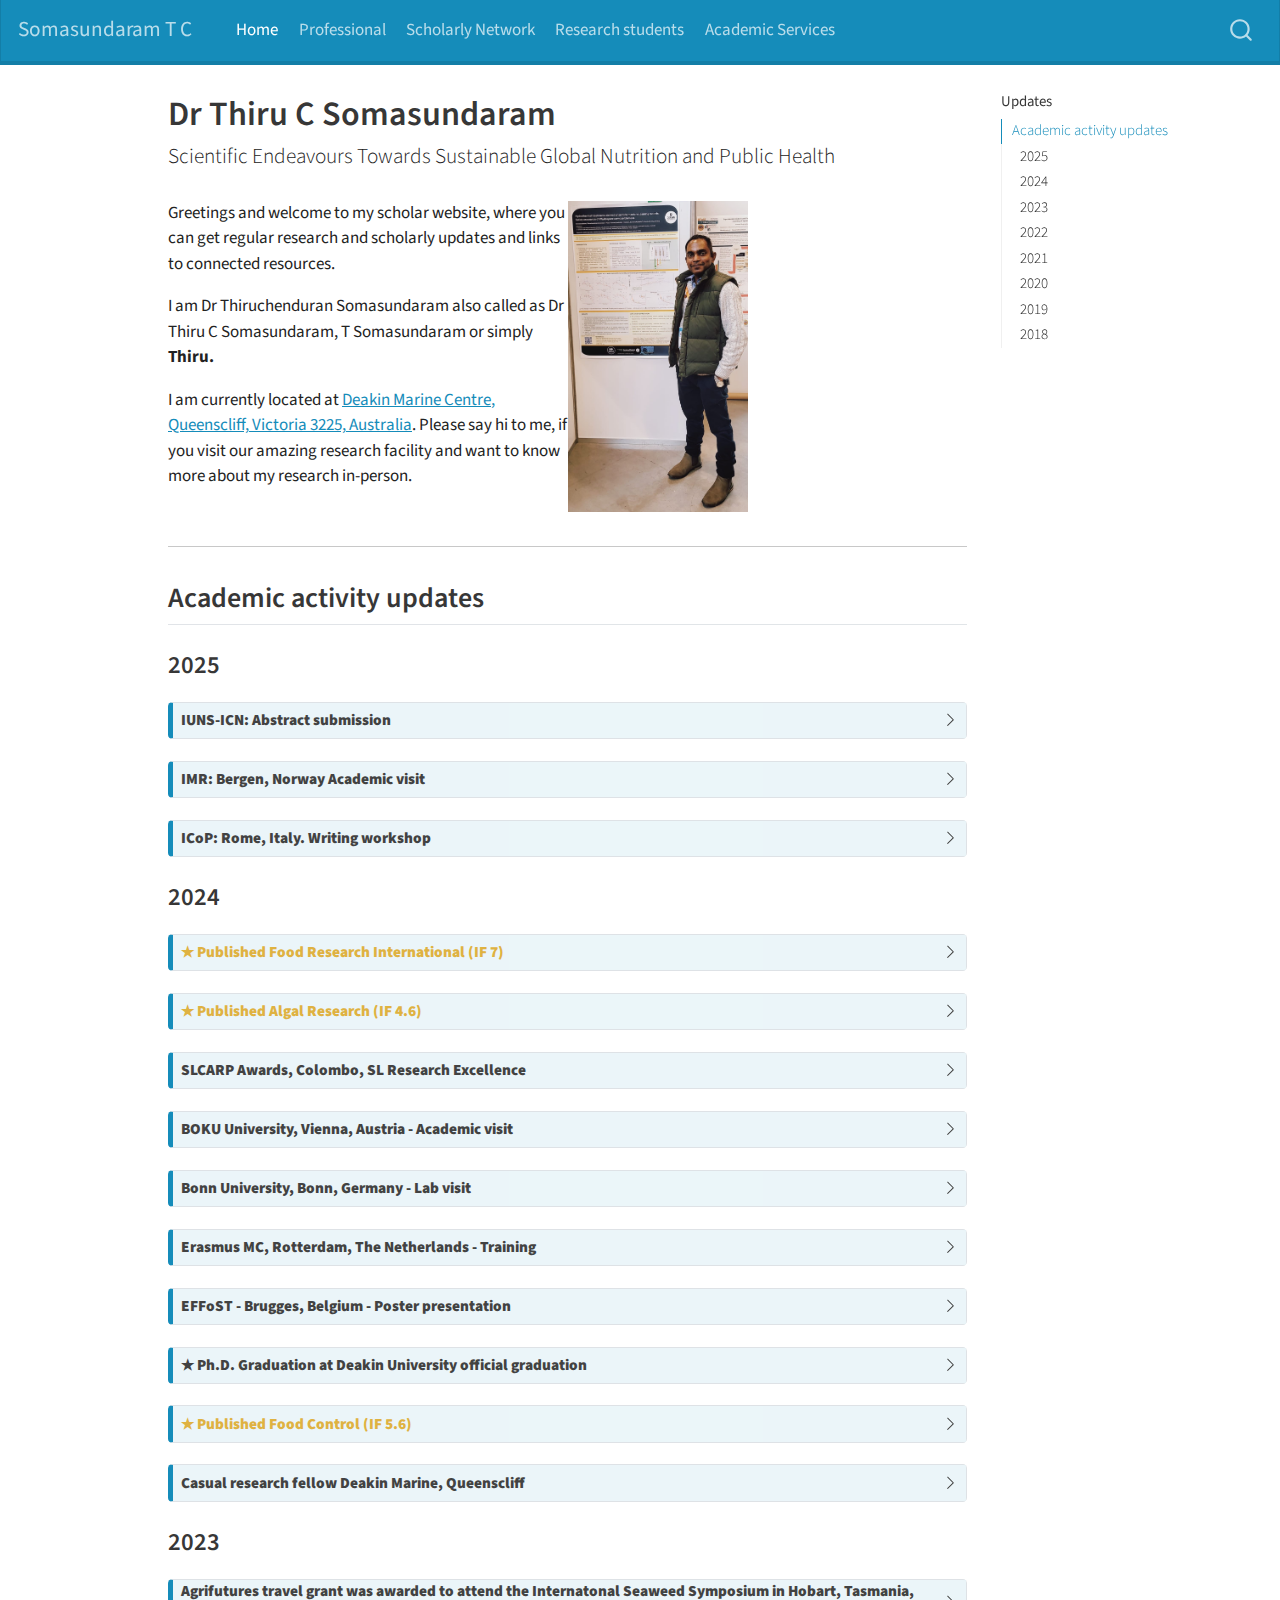
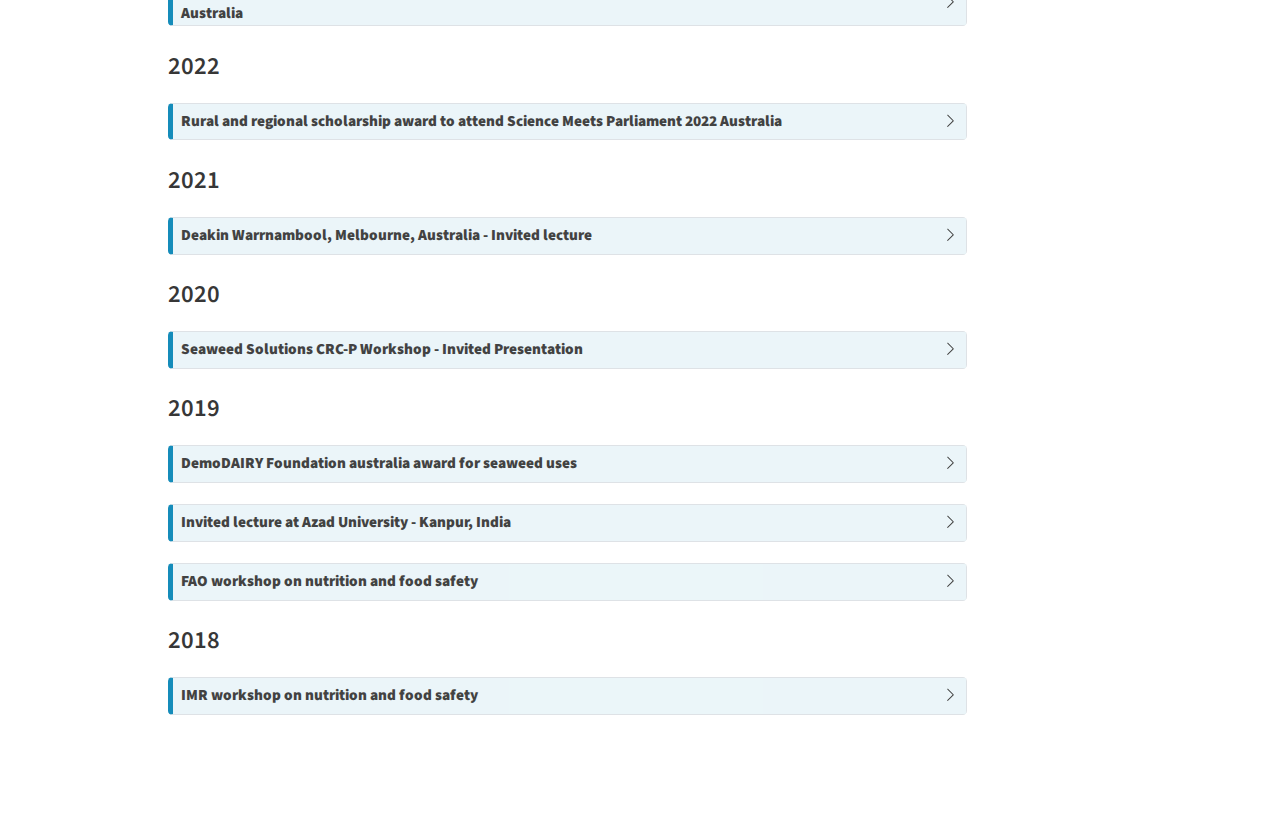
==== index.html @ d4ca1e4a "Built site for gh-pages" ====
<!DOCTYPE html>
<html xmlns="http://www.w3.org/1999/xhtml" lang="en" xml:lang="en"><head>

<meta charset="utf-8">
<meta name="generator" content="quarto-1.3.433">

<meta name="viewport" content="width=device-width, initial-scale=1.0, user-scalable=yes">


<title>Somasundaram T C - Dr Thiru C Somasundaram</title>
<style>
code{white-space: pre-wrap;}
span.smallcaps{font-variant: small-caps;}
div.columns{display: flex; gap: min(4vw, 1.5em);}
div.column{flex: auto; overflow-x: auto;}
div.hanging-indent{margin-left: 1.5em; text-indent: -1.5em;}
ul.task-list{list-style: none;}
ul.task-list li input[type="checkbox"] {
  width: 0.8em;
  margin: 0 0.8em 0.2em -1em; /* quarto-specific, see https://github.com/quarto-dev/quarto-cli/issues/4556 */ 
  vertical-align: middle;
}
</style>


<script src="site_libs/quarto-nav/quarto-nav.js"></script>
<script src="site_libs/quarto-nav/headroom.min.js"></script>
<script src="site_libs/clipboard/clipboard.min.js"></script>
<script src="site_libs/quarto-search/autocomplete.umd.js"></script>
<script src="site_libs/quarto-search/fuse.min.js"></script>
<script src="site_libs/quarto-search/quarto-search.js"></script>
<meta name="quarto:offset" content="./">
<script src="site_libs/quarto-html/quarto.js"></script>
<script src="site_libs/quarto-html/popper.min.js"></script>
<script src="site_libs/quarto-html/tippy.umd.min.js"></script>
<script src="site_libs/quarto-html/anchor.min.js"></script>
<link href="site_libs/quarto-html/tippy.css" rel="stylesheet">
<link href="site_libs/quarto-html/quarto-syntax-highlighting.css" rel="stylesheet" id="quarto-text-highlighting-styles">
<script src="site_libs/bootstrap/bootstrap.min.js"></script>
<link href="site_libs/bootstrap/bootstrap-icons.css" rel="stylesheet">
<link href="site_libs/bootstrap/bootstrap.min.css" rel="stylesheet" id="quarto-bootstrap" data-mode="light">
<script id="quarto-search-options" type="application/json">{
  "location": "navbar",
  "copy-button": false,
  "collapse-after": 3,
  "panel-placement": "end",
  "type": "overlay",
  "limit": 20,
  "language": {
    "search-no-results-text": "No results",
    "search-matching-documents-text": "matching documents",
    "search-copy-link-title": "Copy link to search",
    "search-hide-matches-text": "Hide additional matches",
    "search-more-match-text": "more match in this document",
    "search-more-matches-text": "more matches in this document",
    "search-clear-button-title": "Clear",
    "search-detached-cancel-button-title": "Cancel",
    "search-submit-button-title": "Submit",
    "search-label": "Search"
  }
}</script>


</head>

<body class="nav-fixed">

<div id="quarto-search-results"></div>
  <header id="quarto-header" class="headroom fixed-top">
    <nav class="navbar navbar-expand-lg navbar-dark ">
      <div class="navbar-container container-fluid">
      <div class="navbar-brand-container">
    <a class="navbar-brand" href="./index.html">
    <span class="navbar-title">Somasundaram T C</span>
    </a>
  </div>
            <div id="quarto-search" class="" title="Search"></div>
          <button class="navbar-toggler" type="button" data-bs-toggle="collapse" data-bs-target="#navbarCollapse" aria-controls="navbarCollapse" aria-expanded="false" aria-label="Toggle navigation" onclick="if (window.quartoToggleHeadroom) { window.quartoToggleHeadroom(); }">
  <span class="navbar-toggler-icon"></span>
</button>
          <div class="collapse navbar-collapse" id="navbarCollapse">
            <ul class="navbar-nav navbar-nav-scroll me-auto">
  <li class="nav-item">
    <a class="nav-link active" href="./index.html" rel="" target="" aria-current="page">
 <span class="menu-text">Home</span></a>
  </li>  
  <li class="nav-item">
    <a class="nav-link" href="./Professional.html" rel="" target="">
 <span class="menu-text">Professional</span></a>
  </li>  
  <li class="nav-item">
    <a class="nav-link" href="./network.html" rel="" target="">
 <span class="menu-text">Scholarly Network</span></a>
  </li>  
  <li class="nav-item">
    <a class="nav-link" href="./Students.html" rel="" target="">
 <span class="menu-text">Research students</span></a>
  </li>  
  <li class="nav-item">
    <a class="nav-link" href="./acservices.html" rel="" target="">
 <span class="menu-text">Academic Services</span></a>
  </li>  
</ul>
            <div class="quarto-navbar-tools ms-auto">
</div>
          </div> <!-- /navcollapse -->
      </div> <!-- /container-fluid -->
    </nav>
</header>
<!-- content -->
<div id="quarto-content" class="quarto-container page-columns page-rows-contents page-layout-article page-navbar">
<!-- sidebar -->
<!-- margin-sidebar -->
    <div id="quarto-margin-sidebar" class="sidebar margin-sidebar">
        <nav id="TOC" role="doc-toc" class="toc-active">
    <h2 id="toc-title">Updates</h2>
   
  <ul>
  <li><a href="#academic-activity-updates" id="toc-academic-activity-updates" class="nav-link active" data-scroll-target="#academic-activity-updates">Academic activity updates</a>
  <ul>
  <li><a href="#section" id="toc-section" class="nav-link" data-scroll-target="#section">2025</a>
  <ul class="collapse">
  <li><a href="#iuns-icn" id="toc-iuns-icn" class="nav-link" data-scroll-target="#iuns-icn"><strong>IUNS-ICN</strong></a></li>
  <li><a href="#imr-bergen-norway" id="toc-imr-bergen-norway" class="nav-link" data-scroll-target="#imr-bergen-norway"><strong>IMR: Bergen, Norway</strong></a></li>
  <li><a href="#icop-rome-italy" id="toc-icop-rome-italy" class="nav-link" data-scroll-target="#icop-rome-italy"><strong>ICoP: Rome, Italy</strong></a></li>
  </ul></li>
  <li><a href="#section-1" id="toc-section-1" class="nav-link" data-scroll-target="#section-1">2024</a>
  <ul class="collapse">
  <li><a href="#published--food-research-international-if-7" id="toc-published--food-research-international-if-7" class="nav-link" data-scroll-target="#published--food-research-international-if-7">★ <strong>Published- Food Research International (IF 7)</strong></a></li>
  <li><a href="#published--algal-research-if-4.6" id="toc-published--algal-research-if-4.6" class="nav-link" data-scroll-target="#published--algal-research-if-4.6">★ <strong>Published- Algal Research (IF 4.6)</strong></a></li>
  <li><a href="#slcarp-awards-colombo" id="toc-slcarp-awards-colombo" class="nav-link" data-scroll-target="#slcarp-awards-colombo"><strong>SLCARP Awards, Colombo</strong></a></li>
  <li><a href="#boku-university-vienna-austria" id="toc-boku-university-vienna-austria" class="nav-link" data-scroll-target="#boku-university-vienna-austria"><strong>BOKU University, Vienna, Austria</strong></a></li>
  <li><a href="#bonn-university-bonn-germany" id="toc-bonn-university-bonn-germany" class="nav-link" data-scroll-target="#bonn-university-bonn-germany"><strong>Bonn University, Bonn, Germany</strong></a></li>
  <li><a href="#erasmus-mc-rotterdam-the-netherlands" id="toc-erasmus-mc-rotterdam-the-netherlands" class="nav-link" data-scroll-target="#erasmus-mc-rotterdam-the-netherlands"><strong>Erasmus MC, Rotterdam, The Netherlands</strong></a></li>
  <li><a href="#effost---brugges-belgium" id="toc-effost---brugges-belgium" class="nav-link" data-scroll-target="#effost---brugges-belgium"><strong>EFFoST - Brugges, Belgium</strong></a></li>
  <li><a href="#ph.d.-graduation-at-deakin" id="toc-ph.d.-graduation-at-deakin" class="nav-link" data-scroll-target="#ph.d.-graduation-at-deakin">★ <strong>Ph.D.&nbsp;Graduation at Deakin</strong></a></li>
  <li><a href="#published--food-control-if-5.6" id="toc-published--food-control-if-5.6" class="nav-link" data-scroll-target="#published--food-control-if-5.6">★ <strong>Published- Food Control (IF 5.6)</strong></a></li>
  <li><a href="#casual-research-fellow" id="toc-casual-research-fellow" class="nav-link" data-scroll-target="#casual-research-fellow"><strong>Casual research fellow</strong></a></li>
  </ul></li>
  <li><a href="#section-2" id="toc-section-2" class="nav-link" data-scroll-target="#section-2">2023</a>
  <ul class="collapse">
  <li><a href="#agrifutures-travel-grant-to-attend-iss2023" id="toc-agrifutures-travel-grant-to-attend-iss2023" class="nav-link" data-scroll-target="#agrifutures-travel-grant-to-attend-iss2023"><strong>Agrifutures Travel grant to attend ISS2023</strong></a></li>
  </ul></li>
  <li><a href="#section-3" id="toc-section-3" class="nav-link" data-scroll-target="#section-3">2022</a>
  <ul class="collapse">
  <li><a href="#rural-and-regional-scholarship-award-smp2022-aus" id="toc-rural-and-regional-scholarship-award-smp2022-aus" class="nav-link" data-scroll-target="#rural-and-regional-scholarship-award-smp2022-aus"><strong>Rural and regional scholarship award SMP2022 AUS</strong></a></li>
  </ul></li>
  <li><a href="#section-4" id="toc-section-4" class="nav-link" data-scroll-target="#section-4">2021</a>
  <ul class="collapse">
  <li><a href="#deakin-warrnambool-melbourne-australia" id="toc-deakin-warrnambool-melbourne-australia" class="nav-link" data-scroll-target="#deakin-warrnambool-melbourne-australia"><strong>Deakin Warrnambool, Melbourne, Australia</strong></a></li>
  </ul></li>
  <li><a href="#section-5" id="toc-section-5" class="nav-link" data-scroll-target="#section-5">2020</a>
  <ul class="collapse">
  <li><a href="#seaweed-solutions-workshop-hobart-tasmania" id="toc-seaweed-solutions-workshop-hobart-tasmania" class="nav-link" data-scroll-target="#seaweed-solutions-workshop-hobart-tasmania"><strong>Seaweed Solutions Workshop, Hobart, Tasmania </strong></a></li>
  </ul></li>
  <li><a href="#section-6" id="toc-section-6" class="nav-link" data-scroll-target="#section-6">2019</a>
  <ul class="collapse">
  <li><a href="#demodairy-foundation-scholarship" id="toc-demodairy-foundation-scholarship" class="nav-link" data-scroll-target="#demodairy-foundation-scholarship"><strong>DemoDAIRY Foundation scholarship</strong></a></li>
  <li><a href="#invited-lecture-kanpur" id="toc-invited-lecture-kanpur" class="nav-link" data-scroll-target="#invited-lecture-kanpur"><strong>Invited lecture, Kanpur</strong></a></li>
  <li><a href="#fao-workshop-rome" id="toc-fao-workshop-rome" class="nav-link" data-scroll-target="#fao-workshop-rome"><strong>FAO Workshop, Rome</strong></a></li>
  </ul></li>
  <li><a href="#section-7" id="toc-section-7" class="nav-link" data-scroll-target="#section-7">2018</a>
  <ul class="collapse">
  <li><a href="#imr-workshop-bergen" id="toc-imr-workshop-bergen" class="nav-link" data-scroll-target="#imr-workshop-bergen"><strong>IMR Workshop, Bergen</strong></a></li>
  </ul></li>
  </ul></li>
  </ul>
</nav>
    </div>
<!-- main -->
<main class="content" id="quarto-document-content">

<header id="title-block-header" class="quarto-title-block default">
<div class="quarto-title">
<h1 class="title">Dr Thiru C Somasundaram</h1>
<p class="subtitle lead">Scientific Endeavours Towards Sustainable Global Nutrition and Public Health</p>
</div>



<div class="quarto-title-meta">

    
  
    
  </div>
  

</header>

<div class="columns">
<div class="column" style="width:50%;">
<p>Greetings and welcome to my scholar website, where you can get regular research and scholarly updates and links to connected resources.</p>
<p>I am Dr Thiruchenduran Somasundaram also called as Dr Thiru C Somasundaram, T Somasundaram or simply <strong>Thiru.</strong></p>
<p>I am currently located at <a href="https://www.google.com/maps/place/Queenscliff+Marine+Research+Station/data=!4m2!3m1!1s0x0:0x14afe0865dac565?sa=X&amp;ved=1t:2428&amp;ictx=111" title="https://www.google.com/maps/place/Queenscliff+Marine+Research+Station/data=!4m2!3m1!1s0x0:0x14afe0865dac565?sa=X&amp;ved=1t:2428&amp;ictx=111">Deakin Marine Centre, Queenscliff, Victoria 3225, Australia</a>. Please say hi to me, if you visit our amazing research facility and want to know more about my research in-person.</p>
</div><div class="column" style="width:50%;">
<p><img src="images/Thiru_first_page.jpeg" class="img-fluid" width="180"></p>
</div>
</div>
<hr>
<section id="academic-activity-updates" class="level2">
<h2 class="anchored" data-anchor-id="academic-activity-updates">Academic activity updates</h2>
<section id="section" class="level3">
<h3 class="anchored" data-anchor-id="section">2025</h3>
<section id="iuns-icn" class="level4 hidden-header">
<h4 class="hidden-header anchored" data-anchor-id="iuns-icn"><strong>IUNS-ICN</strong></h4>
<div class="callout callout-style-default callout-note no-icon callout-titled">
<div class="callout-header d-flex align-content-center" data-bs-toggle="collapse" data-bs-target=".callout-1-contents" aria-controls="callout-1" aria-expanded="false" aria-label="Toggle callout">
<div class="callout-icon-container">
<i class="callout-icon no-icon"></i>
</div>
<div class="callout-title-container flex-fill">
<strong>IUNS-ICN: Abstract submission</strong>
</div>
<div class="callout-btn-toggle d-inline-block border-0 py-1 ps-1 pe-0 float-end"><i class="callout-toggle"></i></div>
</div>
<div id="callout-1" class="callout-1-contents callout-collapse collapse">
<div class="callout-body-container callout-body">
<p>Abstract submitted to the International Congress of Nutrition of International Union of Nutritional Sciences, France August 2025.</p>
<p>Title: Expert guidelines on improving the quality of published aquatic food nutrient composition data for their inclusion in FCTs, FCDs, and evidenced based nutritional plans, policies and programmes.</p>
<p>Authors: Thiruchenduran Somasundaram<sup>1</sup>; Rita Hannisdal<sup>2</sup>; Siân Astley<sup>3</sup>; Hettie Schönfeldt<sup>4</sup>; Ananthan Rajendran<sup>5</sup>; Doris Rittenschober<sup>6</sup>; Fernanda Grande<sup>6</sup>; Sitilitha Masangwi<sup>7</sup>; Kendra Byrd<sup>8</sup>; Christina Hicks<sup>9</sup>; Marian Kjellevold<sup>10</sup>; International Community Of Practice On Nutrient Composition Of Aquatic Foods<sup>11</sup></p>
</div>
</div>
</div>
</section>
<section id="imr-bergen-norway" class="level4 hidden-header">
<h4 class="hidden-header anchored" data-anchor-id="imr-bergen-norway"><strong>IMR: Bergen, Norway</strong></h4>
<div class="callout callout-style-default callout-note no-icon callout-titled">
<div class="callout-header d-flex align-content-center" data-bs-toggle="collapse" data-bs-target=".callout-2-contents" aria-controls="callout-2" aria-expanded="false" aria-label="Toggle callout">
<div class="callout-icon-container">
<i class="callout-icon no-icon"></i>
</div>
<div class="callout-title-container flex-fill">
<strong>IMR: Bergen, Norway Academic visit</strong>
</div>
<div class="callout-btn-toggle d-inline-block border-0 py-1 ps-1 pe-0 float-end"><i class="callout-toggle"></i></div>
</div>
<div id="callout-2" class="callout-2-contents callout-collapse collapse">
<div class="callout-body-container callout-body">
<p>A brainstorming collaborative activity was carried out at Institute of Marine Research, Bergen from the 20<sup>th</sup> - 24<sup>th</sup> January, 2025 for the preparation of best practice checklist and guidance for producing aquatic food nutrient composition data. The activity was carried out between Dr.&nbsp;T C Somasundaram, <a href="https://www.hi.no/hi/om-oss/ansatte/marian-kjellevold">Professor M Kjellevold</a>, and <a href="https://www.hi.no/en/hi/about-us/employees/rita-hannisdal">Dr R Hannisdal</a></p>
</div>
</div>
</div>
</section>
<section id="icop-rome-italy" class="level4 hidden-header">
<h4 class="hidden-header anchored" data-anchor-id="icop-rome-italy"><strong>ICoP: Rome, Italy</strong></h4>
<div class="callout callout-style-default callout-note no-icon callout-titled">
<div class="callout-header d-flex align-content-center" data-bs-toggle="collapse" data-bs-target=".callout-3-contents" aria-controls="callout-3" aria-expanded="false" aria-label="Toggle callout">
<div class="callout-icon-container">
<i class="callout-icon no-icon"></i>
</div>
<div class="callout-title-container flex-fill">
<strong>ICoP: Rome, Italy. Writing workshop</strong>
</div>
<div class="callout-btn-toggle d-inline-block border-0 py-1 ps-1 pe-0 float-end"><i class="callout-toggle"></i></div>
</div>
<div id="callout-3" class="callout-3-contents callout-collapse collapse">
<div class="callout-body-container callout-body">
<p>A collaborative manuscript drafting <a href="https://drthirucsomasundaram.github.io/AFCoPWW/Author_profiles.html">workshop</a> with the aquatic food composition database experts from America, Australia, Belgium, France, Ghana, India, Italy, Malawi, South Africa, Spain, and United Kingdom. This writing workshop lasted for four days from the 14<sup>th</sup> - 17<sup>th</sup> January. The sessions resulted in three draft future focused manuscripts.</p>
</div>
</div>
</div>
</section>
</section>
<section id="section-1" class="level3">
<h3 class="anchored" data-anchor-id="section-1">2024</h3>
<section id="published--food-research-international-if-7" class="level4 hidden-header">
<h4 class="hidden-header anchored" data-anchor-id="published--food-research-international-if-7">★ <strong>Published- Food Research International (IF 7)</strong></h4>
<div class="callout callout-style-default callout-note no-icon callout-titled">
<div class="callout-header d-flex align-content-center" data-bs-toggle="collapse" data-bs-target=".callout-4-contents" aria-controls="callout-4" aria-expanded="false" aria-label="Toggle callout">
<div class="callout-icon-container">
<i class="callout-icon no-icon"></i>
</div>
<div class="callout-title-container flex-fill">
<span style="color: goldenrod;"> ★ <strong>Published Food Research International (IF 7)</strong> </span>
</div>
<div class="callout-btn-toggle d-inline-block border-0 py-1 ps-1 pe-0 float-end"><i class="callout-toggle"></i></div>
</div>
<div id="callout-4" class="callout-4-contents callout-collapse collapse">
<div class="callout-body-container callout-body">
<p>The third paper from my Ph.D.&nbsp;thesis was published in the <a href="https://doi.org/10.1016/j.foodres.2024.115554">Food Research Interantional</a>, an Elsevier journal. The paper titled Nutrient based classification of <em>Phyllospora comosa</em> biomasses using machine learning algorithms: Towards sustainable valorisation was co-authroed with <a href="https://scholar.google.com.au/citations?user=FD4ns90AAAAJ&amp;hl=en">Tom Mock</a>, <a href="https://scholar.google.com.au/citations?user=sv0TKUsAAAAJ&amp;hl=en">Damien Callahan</a> and <a href="https://scholar.google.com.au/citations?hl=en&amp;user=ZCBZ13IAAAAJ">David Francis</a> of Deakin University</p>
</div>
</div>
</div>
</section>
<section id="published--algal-research-if-4.6" class="level4 hidden-header">
<h4 class="hidden-header anchored" data-anchor-id="published--algal-research-if-4.6">★ <strong>Published- Algal Research (IF 4.6)</strong></h4>
<div class="callout callout-style-default callout-note no-icon callout-titled">
<div class="callout-header d-flex align-content-center" data-bs-toggle="collapse" data-bs-target=".callout-5-contents" aria-controls="callout-5" aria-expanded="false" aria-label="Toggle callout">
<div class="callout-icon-container">
<i class="callout-icon no-icon"></i>
</div>
<div class="callout-title-container flex-fill">
<span style="color: goldenrod;"> ★ <strong>Published Algal Research (IF 4.6)</strong> </span>
</div>
<div class="callout-btn-toggle d-inline-block border-0 py-1 ps-1 pe-0 float-end"><i class="callout-toggle"></i></div>
</div>
<div id="callout-5" class="callout-5-contents callout-collapse collapse">
<div class="callout-body-container callout-body">
<p>The second paper from my Ph.D.&nbsp;thesis was published in the <a href="https://doi.org/10.1016/j.algal.2024.103845">Algal Research</a>, an Elsevier journal. The paper titled Solid-state anaerobic fermentation of crayweed (<em>Phyllospora comosa</em>) biomass for nutrient stabilisation was co-authroed by <a href="https://scholar.google.com.au/citations?user=FD4ns90AAAAJ&amp;hl=en">Tom Mock</a>, <a href="https://scholar.google.com.au/citations?user=sv0TKUsAAAAJ&amp;hl=en">Damien Callahan</a> and <a href="https://scholar.google.com.au/citations?hl=en&amp;user=ZCBZ13IAAAAJ">David Francis</a> of Deakin University</p>
</div>
</div>
</div>
</section>
<section id="slcarp-awards-colombo" class="level4 hidden-header">
<h4 class="hidden-header anchored" data-anchor-id="slcarp-awards-colombo"><strong>SLCARP Awards, Colombo</strong></h4>
<div class="callout callout-style-default callout-note no-icon callout-titled">
<div class="callout-header d-flex align-content-center" data-bs-toggle="collapse" data-bs-target=".callout-6-contents" aria-controls="callout-6" aria-expanded="false" aria-label="Toggle callout">
<div class="callout-icon-container">
<i class="callout-icon no-icon"></i>
</div>
<div class="callout-title-container flex-fill">
<strong>SLCARP Awards, Colombo, SL Research Excellence</strong>
</div>
<div class="callout-btn-toggle d-inline-block border-0 py-1 ps-1 pe-0 float-end"><i class="callout-toggle"></i></div>
</div>
<div id="callout-6" class="callout-6-contents callout-collapse collapse">
<div class="callout-body-container callout-body">
<p>The NANSEN project was awarded SLCARP prestigious national award on the 16<sup>th</sup> December 2024. An excellence in research <a href="http://www.nara.ac.lk/?page_id=20299">award</a> (1<sup><sub>st</sub></sup> place) was given to the entire team who participated in the FAO - EAF NANSEN project, conducting the ecosystem survey in Sri Lankan waters while on-board the R/V Dr Fridtjof Nansen at the event organised by Sri Lanka Council for Agricultural Research and Policy in Colombo.</p>
</div>
</div>
</div>
</section>
<section id="boku-university-vienna-austria" class="level4 hidden-header">
<h4 class="hidden-header anchored" data-anchor-id="boku-university-vienna-austria"><strong>BOKU University, Vienna, Austria</strong></h4>
<div class="callout callout-style-default callout-note no-icon callout-titled">
<div class="callout-header d-flex align-content-center" data-bs-toggle="collapse" data-bs-target=".callout-7-contents" aria-controls="callout-7" aria-expanded="false" aria-label="Toggle callout">
<div class="callout-icon-container">
<i class="callout-icon no-icon"></i>
</div>
<div class="callout-title-container flex-fill">
<strong>BOKU University, Vienna, Austria - Academic visit</strong>
</div>
<div class="callout-btn-toggle d-inline-block border-0 py-1 ps-1 pe-0 float-end"><i class="callout-toggle"></i></div>
</div>
<div id="callout-7" class="callout-7-contents callout-collapse collapse">
<div class="callout-body-container callout-body">
<p>An academic and a paper discussion at the BOKU University, Vienna with a Ph.D.&nbsp;Scholar</p>
</div>
</div>
</div>
</section>
<section id="bonn-university-bonn-germany" class="level4 hidden-header">
<h4 class="hidden-header anchored" data-anchor-id="bonn-university-bonn-germany"><strong>Bonn University, Bonn, Germany</strong></h4>
<div class="callout callout-style-default callout-note no-icon callout-titled">
<div class="callout-header d-flex align-content-center" data-bs-toggle="collapse" data-bs-target=".callout-8-contents" aria-controls="callout-8" aria-expanded="false" aria-label="Toggle callout">
<div class="callout-icon-container">
<i class="callout-icon no-icon"></i>
</div>
<div class="callout-title-container flex-fill">
<strong>Bonn University, Bonn, Germany - Lab visit</strong>
</div>
<div class="callout-btn-toggle d-inline-block border-0 py-1 ps-1 pe-0 float-end"><i class="callout-toggle"></i></div>
</div>
<div id="callout-8" class="callout-8-contents callout-collapse collapse">
<div class="callout-body-container callout-body">
<p>Had a priviledge to visit the oxysterol labs at the Department of Clinical Pharmacology, Bonn University and listen to an informative lecture from <a href="https://www.ukbonn.de/en/icccp/research/luetjohann-group/">Prof.&nbsp;Dieter Lütjohann</a>.</p>
</div>
</div>
</div>
</section>
<section id="erasmus-mc-rotterdam-the-netherlands" class="level4 hidden-header">
<h4 class="hidden-header anchored" data-anchor-id="erasmus-mc-rotterdam-the-netherlands"><strong>Erasmus MC, Rotterdam, The Netherlands</strong></h4>
<div class="callout callout-style-default callout-note no-icon callout-titled">
<div class="callout-header d-flex align-content-center" data-bs-toggle="collapse" data-bs-target=".callout-9-contents" aria-controls="callout-9" aria-expanded="false" aria-label="Toggle callout">
<div class="callout-icon-container">
<i class="callout-icon no-icon"></i>
</div>
<div class="callout-title-container flex-fill">
<strong>Erasmus MC, Rotterdam, The Netherlands - Training</strong>
</div>
<div class="callout-btn-toggle d-inline-block border-0 py-1 ps-1 pe-0 float-end"><i class="callout-toggle"></i></div>
</div>
<div id="callout-9" class="callout-9-contents callout-collapse collapse">
<div class="callout-body-container callout-body">
<p>A training on the fucosterols estimation and their functionalities was carried out at the Lipid Labs at Erasmus Medical Centre, Rotterdam for the fermentation samples from my Ph.D.&nbsp;work.</p>
</div>
</div>
</div>
</section>
<section id="effost---brugges-belgium" class="level4 hidden-header">
<h4 class="hidden-header anchored" data-anchor-id="effost---brugges-belgium"><strong>EFFoST - Brugges, Belgium</strong></h4>
<div class="callout callout-style-default callout-note no-icon callout-titled">
<div class="callout-header d-flex align-content-center" data-bs-toggle="collapse" data-bs-target=".callout-10-contents" aria-controls="callout-10" aria-expanded="false" aria-label="Toggle callout">
<div class="callout-icon-container">
<i class="callout-icon no-icon"></i>
</div>
<div class="callout-title-container flex-fill">
<strong>EFFoST - Brugges, Belgium - Poster presentation</strong>
</div>
<div class="callout-btn-toggle d-inline-block border-0 py-1 ps-1 pe-0 float-end"><i class="callout-toggle"></i></div>
</div>
<div id="callout-10" class="callout-10-contents callout-collapse collapse">
<div class="callout-body-container callout-body">
<p>Presented two of my Ph.D.&nbsp;papers (one published and one still draft) at the European Federation for Food Science and Technology conference at Brugges, Belgium in November 2024.</p>
</div>
</div>
</div>
</section>
<section id="ph.d.-graduation-at-deakin" class="level4 hidden-header">
<h4 class="hidden-header anchored" data-anchor-id="ph.d.-graduation-at-deakin">★ <strong>Ph.D.&nbsp;Graduation at Deakin</strong></h4>
<div class="callout callout-style-default callout-note no-icon callout-titled">
<div class="callout-header d-flex align-content-center" data-bs-toggle="collapse" data-bs-target=".callout-11-contents" aria-controls="callout-11" aria-expanded="false" aria-label="Toggle callout">
<div class="callout-icon-container">
<i class="callout-icon no-icon"></i>
</div>
<div class="callout-title-container flex-fill">
★ <strong>Ph.D.&nbsp;Graduation at Deakin University official graduation</strong>
</div>
<div class="callout-btn-toggle d-inline-block border-0 py-1 ps-1 pe-0 float-end"><i class="callout-toggle"></i></div>
</div>
<div id="callout-11" class="callout-11-contents callout-collapse collapse">
<div class="callout-body-container callout-body">
<p>Officially graduated at the Deakin University <a href="https://www.deakin.edu.au/students/careers-and-graduation/graduation/attending-your-ceremony/graduate-gifts-and-live-streaming">graduation ceremony</a> at Deakin Waterfront on the 19th of September 2024.</p>
</div>
</div>
</div>
</section>
<section id="published--food-control-if-5.6" class="level4 hidden-header">
<h4 class="hidden-header anchored" data-anchor-id="published--food-control-if-5.6">★ <strong>Published- Food Control (IF 5.6)</strong></h4>
<div class="callout callout-style-default callout-note no-icon callout-titled">
<div class="callout-header d-flex align-content-center" data-bs-toggle="collapse" data-bs-target=".callout-12-contents" aria-controls="callout-12" aria-expanded="false" aria-label="Toggle callout">
<div class="callout-icon-container">
<i class="callout-icon no-icon"></i>
</div>
<div class="callout-title-container flex-fill">
<span style="color: goldenrod;"> ★ <strong>Published Food Control (IF 5.6)</strong> </span>
</div>
<div class="callout-btn-toggle d-inline-block border-0 py-1 ps-1 pe-0 float-end"><i class="callout-toggle"></i></div>
</div>
<div id="callout-12" class="callout-12-contents callout-collapse collapse">
<div class="callout-body-container callout-body">
<p>The first paper from my Ph.D.&nbsp;thesis was published in the <a href="https://doi.org/10.1016/j.foodcont.2024.110802">Food Control</a>, an Elsevier journal. The paper titled Nutrient based classification of <em>Phyllospora comosa</em> biomasses using machine learning algorithms: Towards sustainable valorisation was co-authroed by <a href="https://scholar.google.com.au/citations?user=FD4ns90AAAAJ&amp;hl=en">Tom Mock</a>, <a href="https://scholar.google.com.au/citations?user=sv0TKUsAAAAJ&amp;hl=en">Damien Callahan</a> and <a href="https://scholar.google.com.au/citations?hl=en&amp;user=ZCBZ13IAAAAJ">David Francis</a> of Deakin University</p>
</div>
</div>
</div>
</section>
<section id="casual-research-fellow" class="level4 hidden-header">
<h4 class="hidden-header anchored" data-anchor-id="casual-research-fellow"><strong>Casual research fellow</strong></h4>
<div class="callout callout-style-default callout-note no-icon callout-titled">
<div class="callout-header d-flex align-content-center" data-bs-toggle="collapse" data-bs-target=".callout-13-contents" aria-controls="callout-13" aria-expanded="false" aria-label="Toggle callout">
<div class="callout-icon-container">
<i class="callout-icon no-icon"></i>
</div>
<div class="callout-title-container flex-fill">
<strong>Casual research fellow Deakin Marine, Queenscliff</strong>
</div>
<div class="callout-btn-toggle d-inline-block border-0 py-1 ps-1 pe-0 float-end"><i class="callout-toggle"></i></div>
</div>
<div id="callout-13" class="callout-13-contents callout-collapse collapse">
<div class="callout-body-container callout-body">
<p>Appointed as a casual research fellow at NuSea.Lan to complete a project in collaboration with <a href="https://www.aims.gov.au/research/reef-recovery/RRAP">AIMS - RRAP</a> project on <a href="https://lab.org.au/portfolio_page/coral-nutrition/">Novel Hetero tropic Coral Nutrition</a> aiming to complete the project by the end of the year.</p>
</div>
</div>
</div>
</section>
</section>
<section id="section-2" class="level3">
<h3 class="anchored" data-anchor-id="section-2">2023</h3>
<section id="agrifutures-travel-grant-to-attend-iss2023" class="level4 hidden-header">
<h4 class="hidden-header anchored" data-anchor-id="agrifutures-travel-grant-to-attend-iss2023"><strong>Agrifutures Travel grant to attend ISS2023</strong></h4>
<div class="callout callout-style-default callout-note no-icon callout-titled">
<div class="callout-header d-flex align-content-center" data-bs-toggle="collapse" data-bs-target=".callout-14-contents" aria-controls="callout-14" aria-expanded="false" aria-label="Toggle callout">
<div class="callout-icon-container">
<i class="callout-icon no-icon"></i>
</div>
<div class="callout-title-container flex-fill">
<strong>Agrifutures travel grant was awarded to attend the Internatonal Seaweed Symposium in Hobart, Tasmania, Australia</strong>
</div>
<div class="callout-btn-toggle d-inline-block border-0 py-1 ps-1 pe-0 float-end"><i class="callout-toggle"></i></div>
</div>
<div id="callout-14" class="callout-14-contents callout-collapse collapse">
<div class="callout-body-container callout-body">
<p><a href="https://www.linkedin.com/feed/update/urn:li:activity:7037729652055957505/">Agrifutures</a> awarded a travel grant and conference registration scholarship, helping me to attend the international seaweed symposium 2023 in Hobart, Tasmania, Australia.</p>
</div>
</div>
</div>
</section>
</section>
<section id="section-3" class="level3">
<h3 class="anchored" data-anchor-id="section-3">2022</h3>
<section id="rural-and-regional-scholarship-award-smp2022-aus" class="level4 hidden-header">
<h4 class="hidden-header anchored" data-anchor-id="rural-and-regional-scholarship-award-smp2022-aus"><strong>Rural and regional scholarship award SMP2022 AUS</strong></h4>
<div class="callout callout-style-default callout-note no-icon callout-titled">
<div class="callout-header d-flex align-content-center" data-bs-toggle="collapse" data-bs-target=".callout-15-contents" aria-controls="callout-15" aria-expanded="false" aria-label="Toggle callout">
<div class="callout-icon-container">
<i class="callout-icon no-icon"></i>
</div>
<div class="callout-title-container flex-fill">
<strong>Rural and regional scholarship award to attend Science Meets Parliament 2022 Australia</strong>
</div>
<div class="callout-btn-toggle d-inline-block border-0 py-1 ps-1 pe-0 float-end"><i class="callout-toggle"></i></div>
</div>
<div id="callout-15" class="callout-15-contents callout-collapse collapse">
<div class="callout-body-container callout-body">
<p>The <a href="https://scienceandtechnologyaustralia.org.au/smp2022-is-thrilled-to-welcome-a-record-12-scholarship-winners/">rural and regional award</a> to meet Australian parliamentarians and discuss further advancing the STEM research around my Ph.D.&nbsp;topic area. I was lucky to meet Honorable MP <a href="https://www.libbycoker.com.au/">Libby Cooker</a> of the Corangamite Shire of Victoria using this scholarship and was able to meet the other fellows at the gala dinner at RMIT campus.</p>
</div>
</div>
</div>
</section>
</section>
<section id="section-4" class="level3">
<h3 class="anchored" data-anchor-id="section-4">2021</h3>
<section id="deakin-warrnambool-melbourne-australia" class="level4 hidden-header">
<h4 class="hidden-header anchored" data-anchor-id="deakin-warrnambool-melbourne-australia"><strong>Deakin Warrnambool, Melbourne, Australia</strong></h4>
<div class="callout callout-style-default callout-note no-icon callout-titled">
<div class="callout-header d-flex align-content-center" data-bs-toggle="collapse" data-bs-target=".callout-16-contents" aria-controls="callout-16" aria-expanded="false" aria-label="Toggle callout">
<div class="callout-icon-container">
<i class="callout-icon no-icon"></i>
</div>
<div class="callout-title-container flex-fill">
<strong>Deakin Warrnambool, Melbourne, Australia - Invited lecture</strong>
</div>
<div class="callout-btn-toggle d-inline-block border-0 py-1 ps-1 pe-0 float-end"><i class="callout-toggle"></i></div>
</div>
<div id="callout-16" class="callout-16-contents callout-collapse collapse">
<div class="callout-body-container callout-body">
<p>I delivered a lecture on sustainable use of seaweeds in agriculture to the visiting <a href="https://www.dfat.gov.au/about-us/publications/trade-investment/business-envoy/july-2021/our-state-and-territory-network">consular corps Melbourne</a> at Deakin Warrnambool campus.</p>
</div>
</div>
</div>
</section>
</section>
<section id="section-5" class="level3">
<h3 class="anchored" data-anchor-id="section-5">2020</h3>
<section id="seaweed-solutions-workshop-hobart-tasmania" class="level4 hidden-header">
<h4 class="hidden-header anchored" data-anchor-id="seaweed-solutions-workshop-hobart-tasmania"><strong>Seaweed Solutions Workshop, Hobart, Tasmania </strong></h4>
<div class="callout callout-style-default callout-note no-icon callout-titled">
<div class="callout-header d-flex align-content-center" data-bs-toggle="collapse" data-bs-target=".callout-17-contents" aria-controls="callout-17" aria-expanded="false" aria-label="Toggle callout">
<div class="callout-icon-container">
<i class="callout-icon no-icon"></i>
</div>
<div class="callout-title-container flex-fill">
<strong>Seaweed Solutions CRC-P Workshop - Invited Presentation</strong>
</div>
<div class="callout-btn-toggle d-inline-block border-0 py-1 ps-1 pe-0 float-end"><i class="callout-toggle"></i></div>
</div>
<div id="callout-17" class="callout-17-contents callout-collapse collapse">
<div class="callout-body-container callout-body">
<p>I was invited to present my Ph.D.&nbsp;project proposals and network with students at UTas, Hobart, Tasmania.</p>
</div>
</div>
</div>
</section>
</section>
<section id="section-6" class="level3">
<h3 class="anchored" data-anchor-id="section-6">2019</h3>
<section id="demodairy-foundation-scholarship" class="level4 hidden-header">
<h4 class="hidden-header anchored" data-anchor-id="demodairy-foundation-scholarship"><strong>DemoDAIRY Foundation scholarship</strong></h4>
<div class="callout callout-style-default callout-note no-icon callout-titled">
<div class="callout-header d-flex align-content-center" data-bs-toggle="collapse" data-bs-target=".callout-18-contents" aria-controls="callout-18" aria-expanded="false" aria-label="Toggle callout">
<div class="callout-icon-container">
<i class="callout-icon no-icon"></i>
</div>
<div class="callout-title-container flex-fill">
<strong>DemoDAIRY Foundation australia award for seaweed uses</strong>
</div>
<div class="callout-btn-toggle d-inline-block border-0 py-1 ps-1 pe-0 float-end"><i class="callout-toggle"></i></div>
</div>
<div id="callout-18" class="callout-18-contents callout-collapse collapse">
<div class="callout-body-container callout-body">
<p>DemoDAIRY foundation <a href="https://www.demodairy.com.au/tag/thiruchenduran-somasundaram/">scholarship</a> was awarded to me to carryout research work on the applications of seaweeds as livestock feed.</p>
</div>
</div>
</div>
</section>
<section id="invited-lecture-kanpur" class="level4 hidden-header">
<h4 class="hidden-header anchored" data-anchor-id="invited-lecture-kanpur"><strong>Invited lecture, Kanpur</strong></h4>
<div class="callout callout-style-default callout-note no-icon callout-titled">
<div class="callout-header d-flex align-content-center" data-bs-toggle="collapse" data-bs-target=".callout-19-contents" aria-controls="callout-19" aria-expanded="false" aria-label="Toggle callout">
<div class="callout-icon-container">
<i class="callout-icon no-icon"></i>
</div>
<div class="callout-title-container flex-fill">
<strong>Invited lecture at Azad University - Kanpur, India</strong>
</div>
<div class="callout-btn-toggle d-inline-block border-0 py-1 ps-1 pe-0 float-end"><i class="callout-toggle"></i></div>
</div>
<div id="callout-19" class="callout-19-contents callout-collapse collapse">
<div class="callout-body-container callout-body">
<p>Delivered an invited lecture on “Marine Food and Nutritional Resources” under the CAAST-NC project organized under the title “Recent Advances in Functional and Nutraceuticals for Future Foods” at Chandra Shekhar Azad University of Agriculture and Technology, Kanpur, Uttar Pradesh, India for Master students, Ph.D.&nbsp;students &amp; Faculty members on 20/07/2019,</p>
</div>
</div>
</div>
</section>
<section id="fao-workshop-rome" class="level4 hidden-header">
<h4 class="hidden-header anchored" data-anchor-id="fao-workshop-rome"><strong>FAO Workshop, Rome</strong></h4>
<div class="callout callout-style-default callout-note no-icon callout-titled">
<div class="callout-header d-flex align-content-center" data-bs-toggle="collapse" data-bs-target=".callout-20-contents" aria-controls="callout-20" aria-expanded="false" aria-label="Toggle callout">
<div class="callout-icon-container">
<i class="callout-icon no-icon"></i>
</div>
<div class="callout-title-container flex-fill">
<strong>FAO workshop on nutrition and food safety</strong>
</div>
<div class="callout-btn-toggle d-inline-block border-0 py-1 ps-1 pe-0 float-end"><i class="callout-toggle"></i></div>
</div>
<div id="callout-20" class="callout-20-contents callout-collapse collapse">
<div class="callout-body-container callout-body">
<p>Attended the workshop on nutrition and food safety at FAO, Rome, from 2-4 July 2019 and made a presentation on “Nutrition and Food Security - issues from an Asian perspective”. Further, engaged in the workshop in furthering the manuscripts from the EAF-NANSEN survey 2017.</p>
</div>
</div>
</div>
</section>
</section>
<section id="section-7" class="level3">
<h3 class="anchored" data-anchor-id="section-7">2018</h3>
<section id="imr-workshop-bergen" class="level4 hidden-header">
<h4 class="hidden-header anchored" data-anchor-id="imr-workshop-bergen"><strong>IMR Workshop, Bergen</strong></h4>
<div class="callout callout-style-default callout-note no-icon callout-titled">
<div class="callout-header d-flex align-content-center" data-bs-toggle="collapse" data-bs-target=".callout-21-contents" aria-controls="callout-21" aria-expanded="false" aria-label="Toggle callout">
<div class="callout-icon-container">
<i class="callout-icon no-icon"></i>
</div>
<div class="callout-title-container flex-fill">
<strong>IMR workshop on nutrition and food safety</strong>
</div>
<div class="callout-btn-toggle d-inline-block border-0 py-1 ps-1 pe-0 float-end"><i class="callout-toggle"></i></div>
</div>
<div id="callout-21" class="callout-21-contents callout-collapse collapse">
<div class="callout-body-container callout-body">
<p>Workshop on Nutrition and Food Safety, Institute of Marine Research. Bergen 13-15 November 2018 Based on EAF Nansen Ecological Survey conducted on board of research vessel Dr Fridtjof Nansen in 2017</p>
</div>
</div>
</div>


</section>
</section>
</section>

</main> <!-- /main -->
<script id="quarto-html-after-body" type="application/javascript">
window.document.addEventListener("DOMContentLoaded", function (event) {
  const toggleBodyColorMode = (bsSheetEl) => {
    const mode = bsSheetEl.getAttribute("data-mode");
    const bodyEl = window.document.querySelector("body");
    if (mode === "dark") {
      bodyEl.classList.add("quarto-dark");
      bodyEl.classList.remove("quarto-light");
    } else {
      bodyEl.classList.add("quarto-light");
      bodyEl.classList.remove("quarto-dark");
    }
  }
  const toggleBodyColorPrimary = () => {
    const bsSheetEl = window.document.querySelector("link#quarto-bootstrap");
    if (bsSheetEl) {
      toggleBodyColorMode(bsSheetEl);
    }
  }
  toggleBodyColorPrimary();  
  const icon = "";
  const anchorJS = new window.AnchorJS();
  anchorJS.options = {
    placement: 'right',
    icon: icon
  };
  anchorJS.add('.anchored');
  const isCodeAnnotation = (el) => {
    for (const clz of el.classList) {
      if (clz.startsWith('code-annotation-')) {                     
        return true;
      }
    }
    return false;
  }
  const clipboard = new window.ClipboardJS('.code-copy-button', {
    text: function(trigger) {
      const codeEl = trigger.previousElementSibling.cloneNode(true);
      for (const childEl of codeEl.children) {
        if (isCodeAnnotation(childEl)) {
          childEl.remove();
        }
      }
      return codeEl.innerText;
    }
  });
  clipboard.on('success', function(e) {
    // button target
    const button = e.trigger;
    // don't keep focus
    button.blur();
    // flash "checked"
    button.classList.add('code-copy-button-checked');
    var currentTitle = button.getAttribute("title");
    button.setAttribute("title", "Copied!");
    let tooltip;
    if (window.bootstrap) {
      button.setAttribute("data-bs-toggle", "tooltip");
      button.setAttribute("data-bs-placement", "left");
      button.setAttribute("data-bs-title", "Copied!");
      tooltip = new bootstrap.Tooltip(button, 
        { trigger: "manual", 
          customClass: "code-copy-button-tooltip",
          offset: [0, -8]});
      tooltip.show();    
    }
    setTimeout(function() {
      if (tooltip) {
        tooltip.hide();
        button.removeAttribute("data-bs-title");
        button.removeAttribute("data-bs-toggle");
        button.removeAttribute("data-bs-placement");
      }
      button.setAttribute("title", currentTitle);
      button.classList.remove('code-copy-button-checked');
    }, 1000);
    // clear code selection
    e.clearSelection();
  });
  function tippyHover(el, contentFn) {
    const config = {
      allowHTML: true,
      content: contentFn,
      maxWidth: 500,
      delay: 100,
      arrow: false,
      appendTo: function(el) {
          return el.parentElement;
      },
      interactive: true,
      interactiveBorder: 10,
      theme: 'quarto',
      placement: 'bottom-start'
    };
    window.tippy(el, config); 
  }
  const noterefs = window.document.querySelectorAll('a[role="doc-noteref"]');
  for (var i=0; i<noterefs.length; i++) {
    const ref = noterefs[i];
    tippyHover(ref, function() {
      // use id or data attribute instead here
      let href = ref.getAttribute('data-footnote-href') || ref.getAttribute('href');
      try { href = new URL(href).hash; } catch {}
      const id = href.replace(/^#\/?/, "");
      const note = window.document.getElementById(id);
      return note.innerHTML;
    });
  }
      let selectedAnnoteEl;
      const selectorForAnnotation = ( cell, annotation) => {
        let cellAttr = 'data-code-cell="' + cell + '"';
        let lineAttr = 'data-code-annotation="' +  annotation + '"';
        const selector = 'span[' + cellAttr + '][' + lineAttr + ']';
        return selector;
      }
      const selectCodeLines = (annoteEl) => {
        const doc = window.document;
        const targetCell = annoteEl.getAttribute("data-target-cell");
        const targetAnnotation = annoteEl.getAttribute("data-target-annotation");
        const annoteSpan = window.document.querySelector(selectorForAnnotation(targetCell, targetAnnotation));
        const lines = annoteSpan.getAttribute("data-code-lines").split(",");
        const lineIds = lines.map((line) => {
          return targetCell + "-" + line;
        })
        let top = null;
        let height = null;
        let parent = null;
        if (lineIds.length > 0) {
            //compute the position of the single el (top and bottom and make a div)
            const el = window.document.getElementById(lineIds[0]);
            top = el.offsetTop;
            height = el.offsetHeight;
            parent = el.parentElement.parentElement;
          if (lineIds.length > 1) {
            const lastEl = window.document.getElementById(lineIds[lineIds.length - 1]);
            const bottom = lastEl.offsetTop + lastEl.offsetHeight;
            height = bottom - top;
          }
          if (top !== null && height !== null && parent !== null) {
            // cook up a div (if necessary) and position it 
            let div = window.document.getElementById("code-annotation-line-highlight");
            if (div === null) {
              div = window.document.createElement("div");
              div.setAttribute("id", "code-annotation-line-highlight");
              div.style.position = 'absolute';
              parent.appendChild(div);
            }
            div.style.top = top - 2 + "px";
            div.style.height = height + 4 + "px";
            let gutterDiv = window.document.getElementById("code-annotation-line-highlight-gutter");
            if (gutterDiv === null) {
              gutterDiv = window.document.createElement("div");
              gutterDiv.setAttribute("id", "code-annotation-line-highlight-gutter");
              gutterDiv.style.position = 'absolute';
              const codeCell = window.document.getElementById(targetCell);
              const gutter = codeCell.querySelector('.code-annotation-gutter');
              gutter.appendChild(gutterDiv);
            }
            gutterDiv.style.top = top - 2 + "px";
            gutterDiv.style.height = height + 4 + "px";
          }
          selectedAnnoteEl = annoteEl;
        }
      };
      const unselectCodeLines = () => {
        const elementsIds = ["code-annotation-line-highlight", "code-annotation-line-highlight-gutter"];
        elementsIds.forEach((elId) => {
          const div = window.document.getElementById(elId);
          if (div) {
            div.remove();
          }
        });
        selectedAnnoteEl = undefined;
      };
      // Attach click handler to the DT
      const annoteDls = window.document.querySelectorAll('dt[data-target-cell]');
      for (const annoteDlNode of annoteDls) {
        annoteDlNode.addEventListener('click', (event) => {
          const clickedEl = event.target;
          if (clickedEl !== selectedAnnoteEl) {
            unselectCodeLines();
            const activeEl = window.document.querySelector('dt[data-target-cell].code-annotation-active');
            if (activeEl) {
              activeEl.classList.remove('code-annotation-active');
            }
            selectCodeLines(clickedEl);
            clickedEl.classList.add('code-annotation-active');
          } else {
            // Unselect the line
            unselectCodeLines();
            clickedEl.classList.remove('code-annotation-active');
          }
        });
      }
  const findCites = (el) => {
    const parentEl = el.parentElement;
    if (parentEl) {
      const cites = parentEl.dataset.cites;
      if (cites) {
        return {
          el,
          cites: cites.split(' ')
        };
      } else {
        return findCites(el.parentElement)
      }
    } else {
      return undefined;
    }
  };
  var bibliorefs = window.document.querySelectorAll('a[role="doc-biblioref"]');
  for (var i=0; i<bibliorefs.length; i++) {
    const ref = bibliorefs[i];
    const citeInfo = findCites(ref);
    if (citeInfo) {
      tippyHover(citeInfo.el, function() {
        var popup = window.document.createElement('div');
        citeInfo.cites.forEach(function(cite) {
          var citeDiv = window.document.createElement('div');
          citeDiv.classList.add('hanging-indent');
          citeDiv.classList.add('csl-entry');
          var biblioDiv = window.document.getElementById('ref-' + cite);
          if (biblioDiv) {
            citeDiv.innerHTML = biblioDiv.innerHTML;
          }
          popup.appendChild(citeDiv);
        });
        return popup.innerHTML;
      });
    }
  }
});
</script>
</div> <!-- /content -->



</body></html>
---- site_libs/quarto-html/tippy.css ----
.tippy-box[data-animation=fade][data-state=hidden]{opacity:0}[data-tippy-root]{max-width:calc(100vw - 10px)}.tippy-box{position:relative;background-color:#333;color:#fff;border-radius:4px;font-size:14px;line-height:1.4;white-space:normal;outline:0;transition-property:transform,visibility,opacity}.tippy-box[data-placement^=top]>.tippy-arrow{bottom:0}.tippy-box[data-placement^=top]>.tippy-arrow:before{bottom:-7px;left:0;border-width:8px 8px 0;border-top-color:initial;transform-origin:center top}.tippy-box[data-placement^=bottom]>.tippy-arrow{top:0}.tippy-box[data-placement^=bottom]>.tippy-arrow:before{top:-7px;left:0;border-width:0 8px 8px;border-bottom-color:initial;transform-origin:center bottom}.tippy-box[data-placement^=left]>.tippy-arrow{right:0}.tippy-box[data-placement^=left]>.tippy-arrow:before{border-width:8px 0 8px 8px;border-left-color:initial;right:-7px;transform-origin:center left}.tippy-box[data-placement^=right]>.tippy-arrow{left:0}.tippy-box[data-placement^=right]>.tippy-arrow:before{left:-7px;border-width:8px 8px 8px 0;border-right-color:initial;transform-origin:center right}.tippy-box[data-inertia][data-state=visible]{transition-timing-function:cubic-bezier(.54,1.5,.38,1.11)}.tippy-arrow{width:16px;height:16px;color:#333}.tippy-arrow:before{content:"";position:absolute;border-color:transparent;border-style:solid}.tippy-content{position:relative;padding:5px 9px;z-index:1}
---- site_libs/quarto-html/quarto-syntax-highlighting.css ----
/* quarto syntax highlight colors */
:root {
  --quarto-hl-ot-color: #003B4F;
  --quarto-hl-at-color: #657422;
  --quarto-hl-ss-color: #20794D;
  --quarto-hl-an-color: #5E5E5E;
  --quarto-hl-fu-color: #4758AB;
  --quarto-hl-st-color: #20794D;
  --quarto-hl-cf-color: #003B4F;
  --quarto-hl-op-color: #5E5E5E;
  --quarto-hl-er-color: #AD0000;
  --quarto-hl-bn-color: #AD0000;
  --quarto-hl-al-color: #AD0000;
  --quarto-hl-va-color: #111111;
  --quarto-hl-bu-color: inherit;
  --quarto-hl-ex-color: inherit;
  --quarto-hl-pp-color: #AD0000;
  --quarto-hl-in-color: #5E5E5E;
  --quarto-hl-vs-color: #20794D;
  --quarto-hl-wa-color: #5E5E5E;
  --quarto-hl-do-color: #5E5E5E;
  --quarto-hl-im-color: #00769E;
  --quarto-hl-ch-color: #20794D;
  --quarto-hl-dt-color: #AD0000;
  --quarto-hl-fl-color: #AD0000;
  --quarto-hl-co-color: #5E5E5E;
  --quarto-hl-cv-color: #5E5E5E;
  --quarto-hl-cn-color: #8f5902;
  --quarto-hl-sc-color: #5E5E5E;
  --quarto-hl-dv-color: #AD0000;
  --quarto-hl-kw-color: #003B4F;
}

/* other quarto variables */
:root {
  --quarto-font-monospace: SFMono-Regular, Menlo, Monaco, Consolas, "Liberation Mono", "Courier New", monospace;
}

pre > code.sourceCode > span {
  color: #003B4F;
}

code span {
  color: #003B4F;
}

code.sourceCode > span {
  color: #003B4F;
}

div.sourceCode,
div.sourceCode pre.sourceCode {
  color: #003B4F;
}

code span.ot {
  color: #003B4F;
  font-style: inherit;
}

code span.at {
  color: #657422;
  font-style: inherit;
}

code span.ss {
  color: #20794D;
  font-style: inherit;
}

code span.an {
  color: #5E5E5E;
  font-style: inherit;
}

code span.fu {
  color: #4758AB;
  font-style: inherit;
}

code span.st {
  color: #20794D;
  font-style: inherit;
}

code span.cf {
  color: #003B4F;
  font-style: inherit;
}

code span.op {
  color: #5E5E5E;
  font-style: inherit;
}

code span.er {
  color: #AD0000;
  font-style: inherit;
}

code span.bn {
  color: #AD0000;
  font-style: inherit;
}

code span.al {
  color: #AD0000;
  font-style: inherit;
}

code span.va {
  color: #111111;
  font-style: inherit;
}

code span.bu {
  font-style: inherit;
}

code span.ex {
  font-style: inherit;
}

code span.pp {
  color: #AD0000;
  font-style: inherit;
}

code span.in {
  color: #5E5E5E;
  font-style: inherit;
}

code span.vs {
  color: #20794D;
  font-style: inherit;
}

code span.wa {
  color: #5E5E5E;
  font-style: italic;
}

code span.do {
  color: #5E5E5E;
  font-style: italic;
}

code span.im {
  color: #00769E;
  font-style: inherit;
}

code span.ch {
  color: #20794D;
  font-style: inherit;
}

code span.dt {
  color: #AD0000;
  font-style: inherit;
}

code span.fl {
  color: #AD0000;
  font-style: inherit;
}

code span.co {
  color: #5E5E5E;
  font-style: inherit;
}

code span.cv {
  color: #5E5E5E;
  font-style: italic;
}

code span.cn {
  color: #8f5902;
  font-style: inherit;
}

code span.sc {
  color: #5E5E5E;
  font-style: inherit;
}

code span.dv {
  color: #AD0000;
  font-style: inherit;
}

code span.kw {
  color: #003B4F;
  font-style: inherit;
}

.prevent-inlining {
  content: "</";
}

/*# sourceMappingURL=debc5d5d77c3f9108843748ff7464032.css.map */
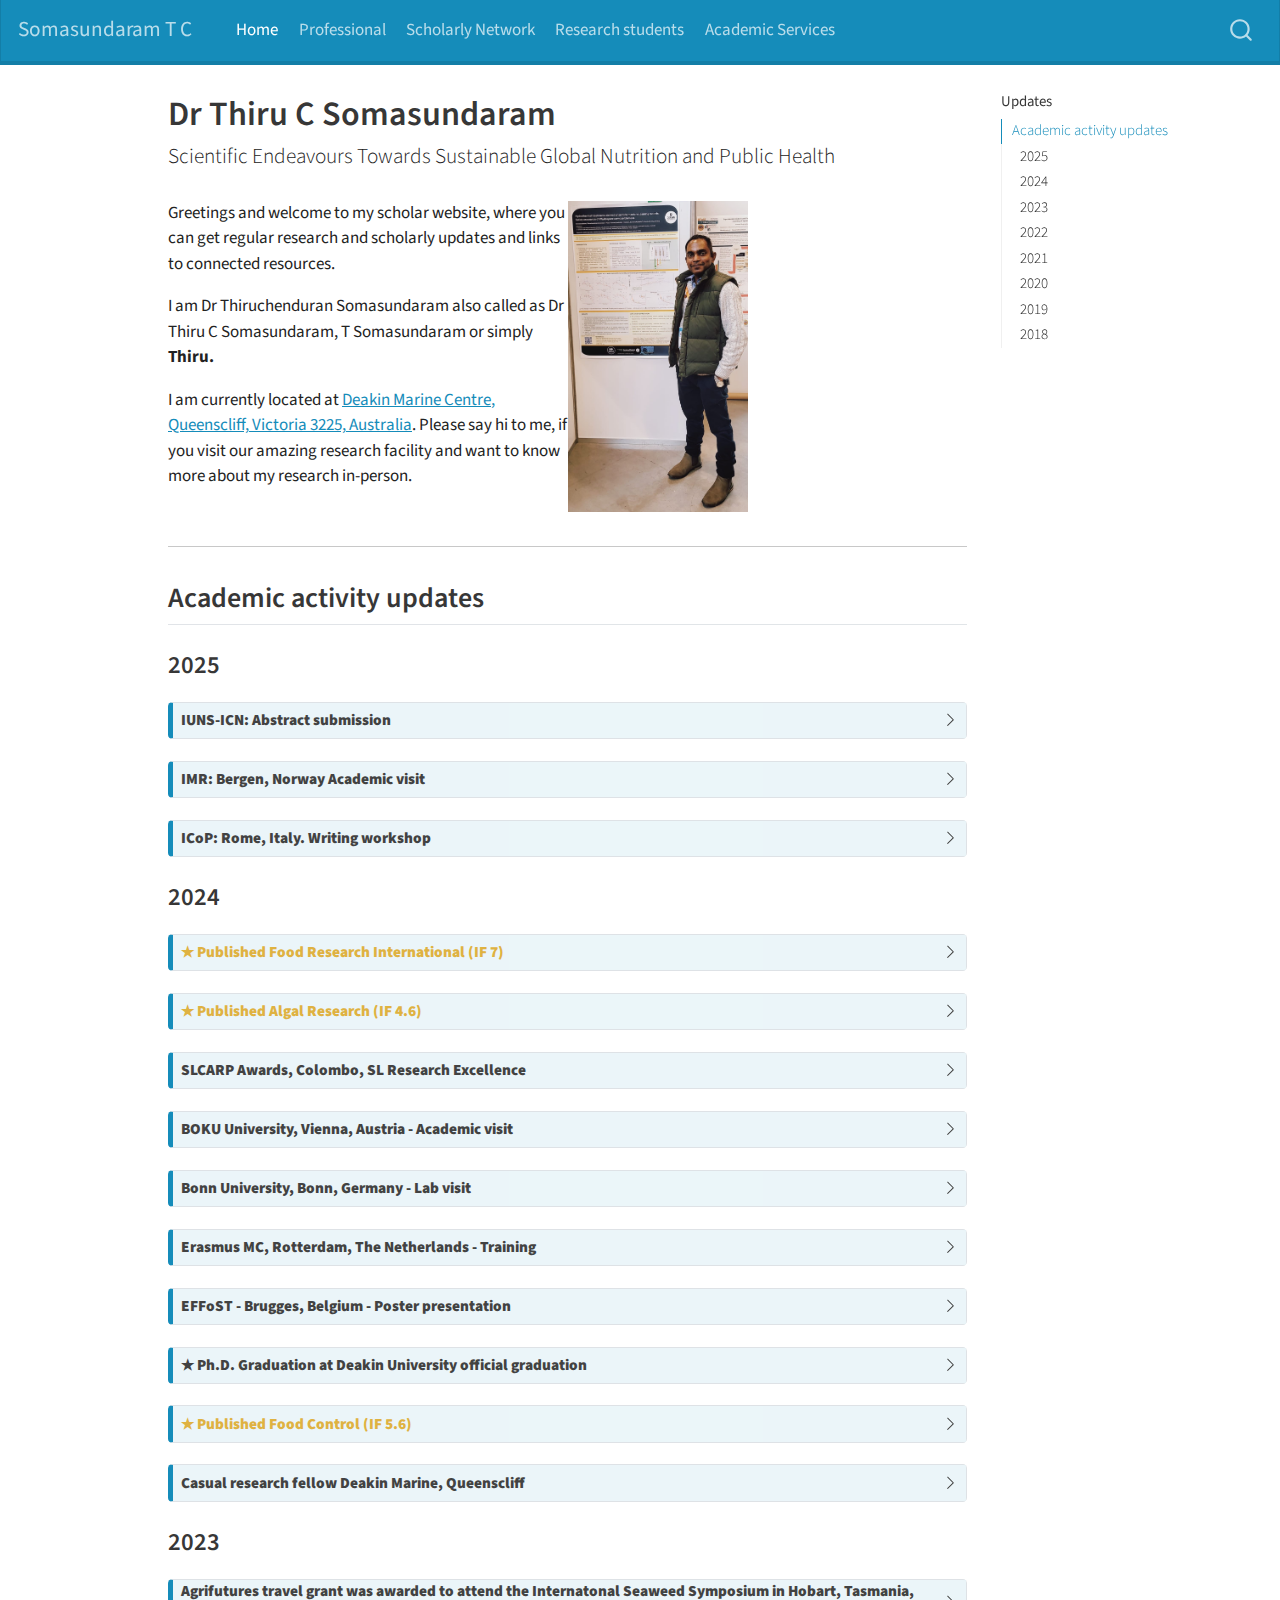
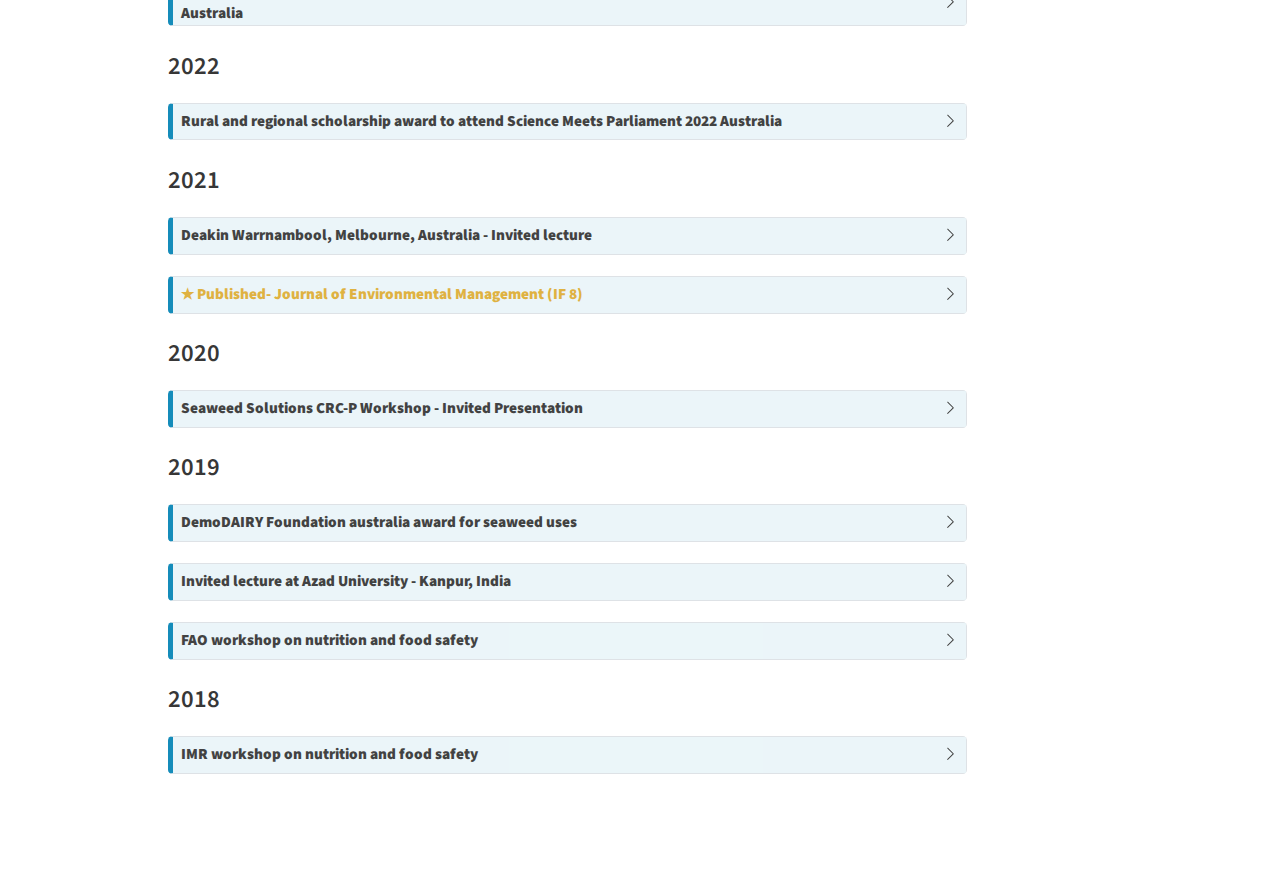
==== commit bf54bbdc: "Built site for gh-pages" ====
--- a/index.html
+++ b/index.html
@@ -148,6 +148,7 @@
   <li><a href="#section-4" id="toc-section-4" class="nav-link" data-scroll-target="#section-4">2021</a>
   <ul class="collapse">
   <li><a href="#deakin-warrnambool-melbourne-australia" id="toc-deakin-warrnambool-melbourne-australia" class="nav-link" data-scroll-target="#deakin-warrnambool-melbourne-australia"><strong>Deakin Warrnambool, Melbourne, Australia</strong></a></li>
+  <li><a href="#published--journal-of-environmental-management-if-8" id="toc-published--journal-of-environmental-management-if-8" class="nav-link" data-scroll-target="#published--journal-of-environmental-management-if-8">★ <strong>Published- Journal of Environmental Management (IF 8)</strong></a></li>
   </ul></li>
   <li><a href="#section-5" id="toc-section-5" class="nav-link" data-scroll-target="#section-5">2020</a>
   <ul class="collapse">
@@ -520,13 +521,32 @@
 </div>
 </div>
 </section>
+<section id="published--journal-of-environmental-management-if-8" class="level4 hidden-header">
+<h4 class="hidden-header anchored" data-anchor-id="published--journal-of-environmental-management-if-8">★ <strong>Published- Journal of Environmental Management (IF 8)</strong></h4>
+<div class="callout callout-style-default callout-note no-icon callout-titled">
+<div class="callout-header d-flex align-content-center" data-bs-toggle="collapse" data-bs-target=".callout-17-contents" aria-controls="callout-17" aria-expanded="false" aria-label="Toggle callout">
+<div class="callout-icon-container">
+<i class="callout-icon no-icon"></i>
+</div>
+<div class="callout-title-container flex-fill">
+<span style="color: goldenrod;"> ★ <strong>Published- Journal of Environmental Management (IF 8)</strong> </span>
+</div>
+<div class="callout-btn-toggle d-inline-block border-0 py-1 ps-1 pe-0 float-end"><i class="callout-toggle"></i></div>
+</div>
+<div id="callout-17" class="callout-17-contents callout-collapse collapse">
+<div class="callout-body-container callout-body">
+<p>A paper on the use of seaweeds as a resource for environmental applications was collaboratively published in the <a href="https://doi.org/10.1016/j.jenvman.2020.111852">Journal of Environmental Management</a>, an Elsevier journal. Immobilization and retention of caffeine in soil amended with <em>Ulva reticulata</em> biochar was co-authroed by S. Keerthanan, Chaminda Gunawardane, Tharuka Jayampathi, Chamila Jayasinghe, and <a href="https://scholar.google.com.au/citations?user=jcCDYcIAAAAJ&amp;hl=en">Meththika Vithanage</a></p>
+</div>
+</div>
+</div>
+</section>
 </section>
 <section id="section-5" class="level3">
 <h3 class="anchored" data-anchor-id="section-5">2020</h3>
 <section id="seaweed-solutions-workshop-hobart-tasmania" class="level4 hidden-header">
 <h4 class="hidden-header anchored" data-anchor-id="seaweed-solutions-workshop-hobart-tasmania"><strong>Seaweed Solutions Workshop, Hobart, Tasmania </strong></h4>
 <div class="callout callout-style-default callout-note no-icon callout-titled">
-<div class="callout-header d-flex align-content-center" data-bs-toggle="collapse" data-bs-target=".callout-17-contents" aria-controls="callout-17" aria-expanded="false" aria-label="Toggle callout">
+<div class="callout-header d-flex align-content-center" data-bs-toggle="collapse" data-bs-target=".callout-18-contents" aria-controls="callout-18" aria-expanded="false" aria-label="Toggle callout">
 <div class="callout-icon-container">
 <i class="callout-icon no-icon"></i>
 </div>
@@ -535,7 +555,7 @@
 </div>
 <div class="callout-btn-toggle d-inline-block border-0 py-1 ps-1 pe-0 float-end"><i class="callout-toggle"></i></div>
 </div>
-<div id="callout-17" class="callout-17-contents callout-collapse collapse">
+<div id="callout-18" class="callout-18-contents callout-collapse collapse">
 <div class="callout-body-container callout-body">
 <p>I was invited to present my Ph.D.&nbsp;project proposals and network with students at UTas, Hobart, Tasmania.</p>
 </div>
@@ -548,7 +568,7 @@
 <section id="demodairy-foundation-scholarship" class="level4 hidden-header">
 <h4 class="hidden-header anchored" data-anchor-id="demodairy-foundation-scholarship"><strong>DemoDAIRY Foundation scholarship</strong></h4>
 <div class="callout callout-style-default callout-note no-icon callout-titled">
-<div class="callout-header d-flex align-content-center" data-bs-toggle="collapse" data-bs-target=".callout-18-contents" aria-controls="callout-18" aria-expanded="false" aria-label="Toggle callout">
+<div class="callout-header d-flex align-content-center" data-bs-toggle="collapse" data-bs-target=".callout-19-contents" aria-controls="callout-19" aria-expanded="false" aria-label="Toggle callout">
 <div class="callout-icon-container">
 <i class="callout-icon no-icon"></i>
 </div>
@@ -557,7 +577,7 @@
 </div>
 <div class="callout-btn-toggle d-inline-block border-0 py-1 ps-1 pe-0 float-end"><i class="callout-toggle"></i></div>
 </div>
-<div id="callout-18" class="callout-18-contents callout-collapse collapse">
+<div id="callout-19" class="callout-19-contents callout-collapse collapse">
 <div class="callout-body-container callout-body">
 <p>DemoDAIRY foundation <a href="https://www.demodairy.com.au/tag/thiruchenduran-somasundaram/">scholarship</a> was awarded to me to carryout research work on the applications of seaweeds as livestock feed.</p>
 </div>
@@ -567,7 +587,7 @@
 <section id="invited-lecture-kanpur" class="level4 hidden-header">
 <h4 class="hidden-header anchored" data-anchor-id="invited-lecture-kanpur"><strong>Invited lecture, Kanpur</strong></h4>
 <div class="callout callout-style-default callout-note no-icon callout-titled">
-<div class="callout-header d-flex align-content-center" data-bs-toggle="collapse" data-bs-target=".callout-19-contents" aria-controls="callout-19" aria-expanded="false" aria-label="Toggle callout">
+<div class="callout-header d-flex align-content-center" data-bs-toggle="collapse" data-bs-target=".callout-20-contents" aria-controls="callout-20" aria-expanded="false" aria-label="Toggle callout">
 <div class="callout-icon-container">
 <i class="callout-icon no-icon"></i>
 </div>
@@ -576,7 +596,7 @@
 </div>
 <div class="callout-btn-toggle d-inline-block border-0 py-1 ps-1 pe-0 float-end"><i class="callout-toggle"></i></div>
 </div>
-<div id="callout-19" class="callout-19-contents callout-collapse collapse">
+<div id="callout-20" class="callout-20-contents callout-collapse collapse">
 <div class="callout-body-container callout-body">
 <p>Delivered an invited lecture on “Marine Food and Nutritional Resources” under the CAAST-NC project organized under the title “Recent Advances in Functional and Nutraceuticals for Future Foods” at Chandra Shekhar Azad University of Agriculture and Technology, Kanpur, Uttar Pradesh, India for Master students, Ph.D.&nbsp;students &amp; Faculty members on 20/07/2019,</p>
 </div>
@@ -586,7 +606,7 @@
 <section id="fao-workshop-rome" class="level4 hidden-header">
 <h4 class="hidden-header anchored" data-anchor-id="fao-workshop-rome"><strong>FAO Workshop, Rome</strong></h4>
 <div class="callout callout-style-default callout-note no-icon callout-titled">
-<div class="callout-header d-flex align-content-center" data-bs-toggle="collapse" data-bs-target=".callout-20-contents" aria-controls="callout-20" aria-expanded="false" aria-label="Toggle callout">
+<div class="callout-header d-flex align-content-center" data-bs-toggle="collapse" data-bs-target=".callout-21-contents" aria-controls="callout-21" aria-expanded="false" aria-label="Toggle callout">
 <div class="callout-icon-container">
 <i class="callout-icon no-icon"></i>
 </div>
@@ -595,7 +615,7 @@
 </div>
 <div class="callout-btn-toggle d-inline-block border-0 py-1 ps-1 pe-0 float-end"><i class="callout-toggle"></i></div>
 </div>
-<div id="callout-20" class="callout-20-contents callout-collapse collapse">
+<div id="callout-21" class="callout-21-contents callout-collapse collapse">
 <div class="callout-body-container callout-body">
 <p>Attended the workshop on nutrition and food safety at FAO, Rome, from 2-4 July 2019 and made a presentation on “Nutrition and Food Security - issues from an Asian perspective”. Further, engaged in the workshop in furthering the manuscripts from the EAF-NANSEN survey 2017.</p>
 </div>
@@ -608,7 +628,7 @@
 <section id="imr-workshop-bergen" class="level4 hidden-header">
 <h4 class="hidden-header anchored" data-anchor-id="imr-workshop-bergen"><strong>IMR Workshop, Bergen</strong></h4>
 <div class="callout callout-style-default callout-note no-icon callout-titled">
-<div class="callout-header d-flex align-content-center" data-bs-toggle="collapse" data-bs-target=".callout-21-contents" aria-controls="callout-21" aria-expanded="false" aria-label="Toggle callout">
+<div class="callout-header d-flex align-content-center" data-bs-toggle="collapse" data-bs-target=".callout-22-contents" aria-controls="callout-22" aria-expanded="false" aria-label="Toggle callout">
 <div class="callout-icon-container">
 <i class="callout-icon no-icon"></i>
 </div>
@@ -617,7 +637,7 @@
 </div>
 <div class="callout-btn-toggle d-inline-block border-0 py-1 ps-1 pe-0 float-end"><i class="callout-toggle"></i></div>
 </div>
-<div id="callout-21" class="callout-21-contents callout-collapse collapse">
+<div id="callout-22" class="callout-22-contents callout-collapse collapse">
 <div class="callout-body-container callout-body">
 <p>Workshop on Nutrition and Food Safety, Institute of Marine Research. Bergen 13-15 November 2018 Based on EAF Nansen Ecological Survey conducted on board of research vessel Dr Fridtjof Nansen in 2017</p>
 </div>
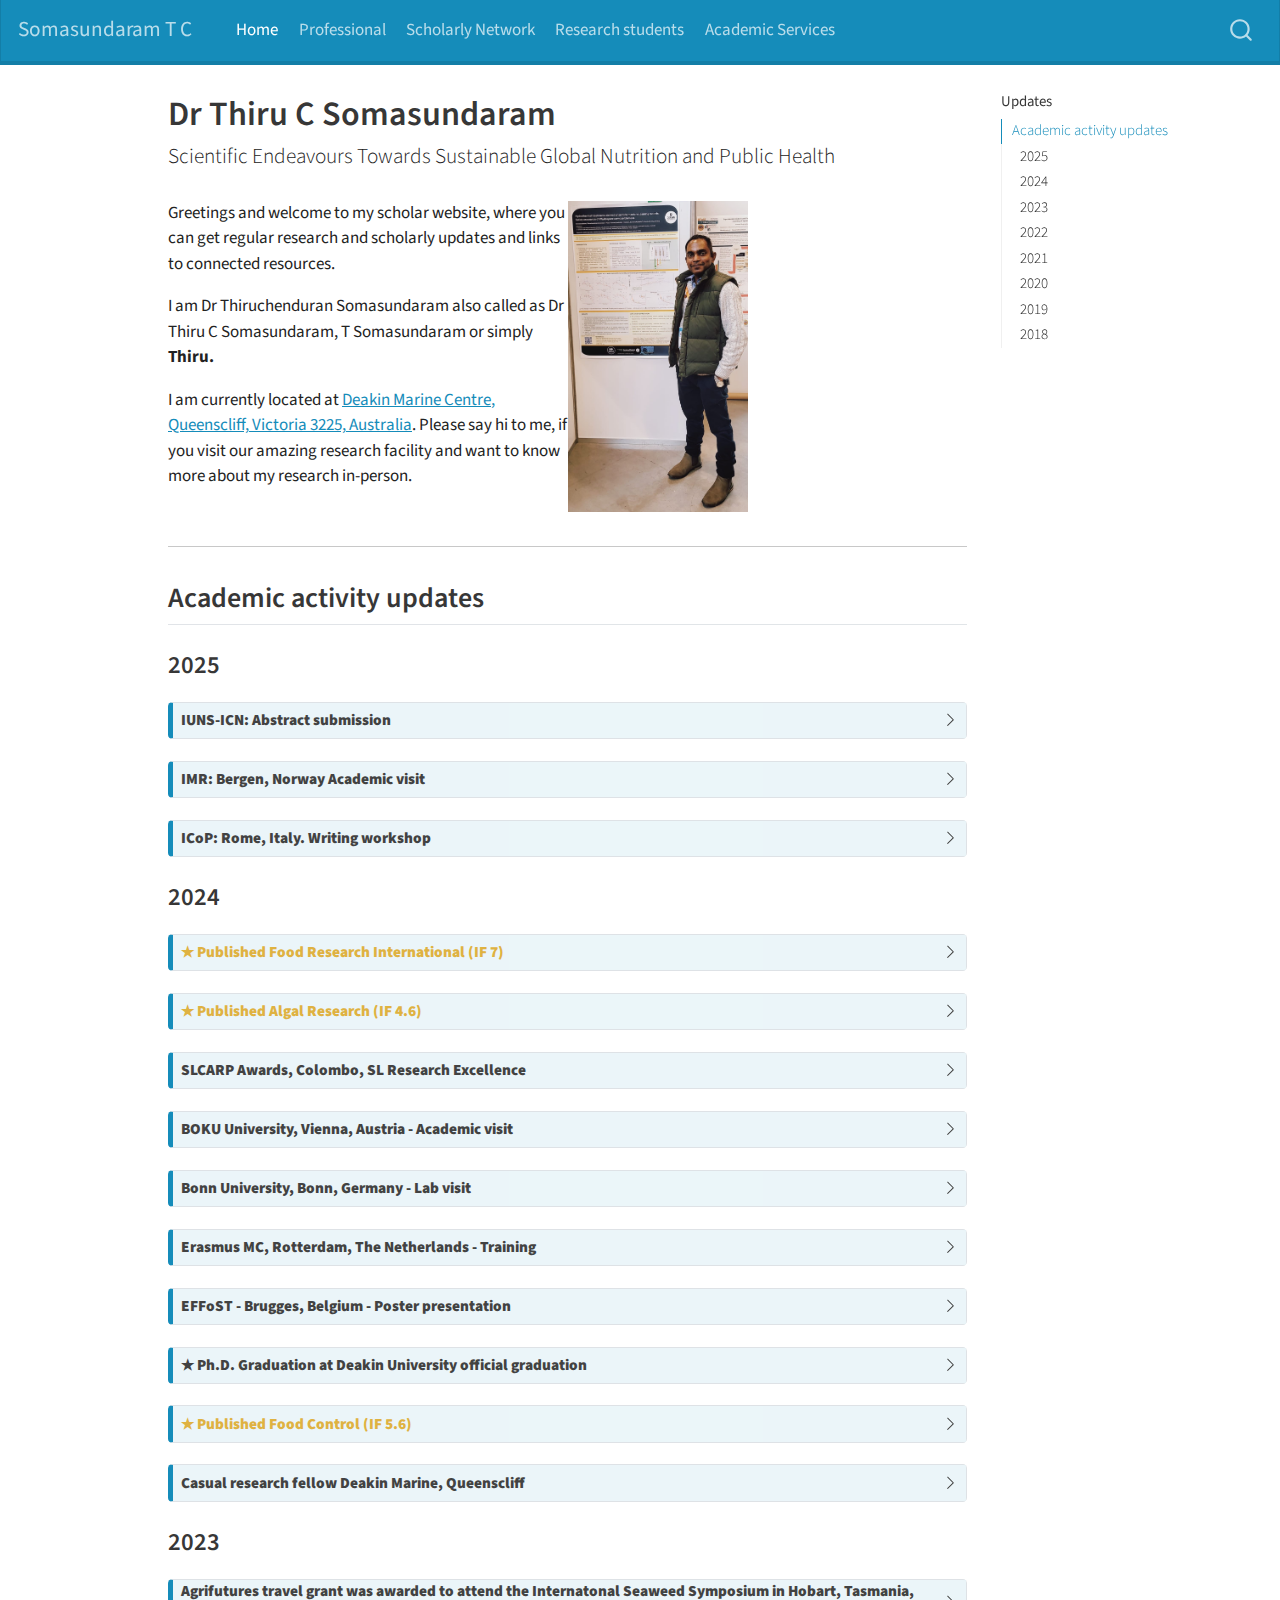
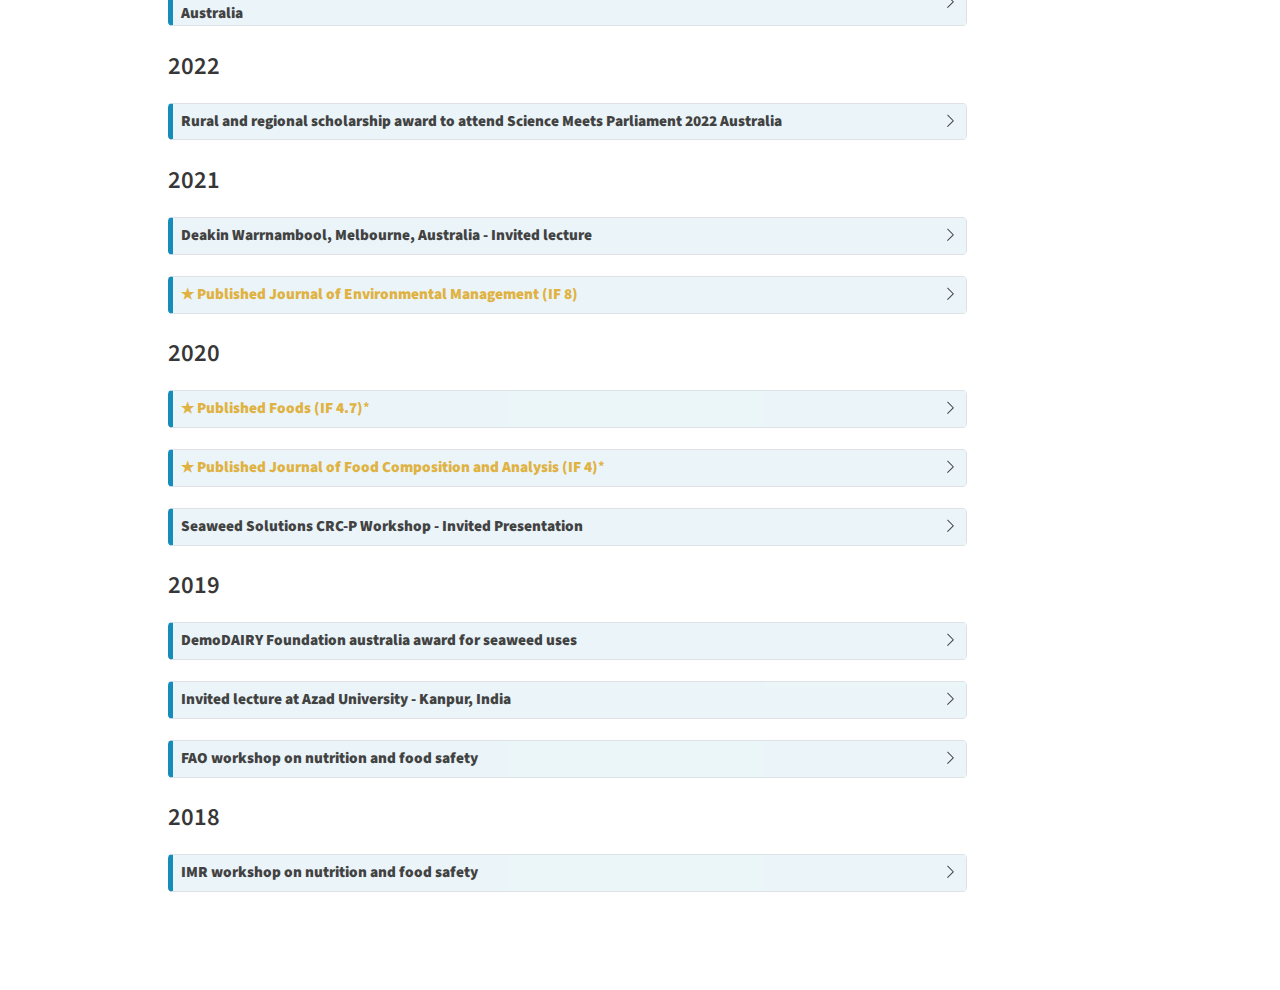
==== commit 5f856462: "Built site for gh-pages" ====
--- a/index.html
+++ b/index.html
@@ -148,10 +148,12 @@
   <li><a href="#section-4" id="toc-section-4" class="nav-link" data-scroll-target="#section-4">2021</a>
   <ul class="collapse">
   <li><a href="#deakin-warrnambool-melbourne-australia" id="toc-deakin-warrnambool-melbourne-australia" class="nav-link" data-scroll-target="#deakin-warrnambool-melbourne-australia"><strong>Deakin Warrnambool, Melbourne, Australia</strong></a></li>
-  <li><a href="#published--journal-of-environmental-management-if-8" id="toc-published--journal-of-environmental-management-if-8" class="nav-link" data-scroll-target="#published--journal-of-environmental-management-if-8">★ <strong>Published- Journal of Environmental Management (IF 8)</strong></a></li>
+  <li><a href="#published-journal-of-environmental-management-if-8" id="toc-published-journal-of-environmental-management-if-8" class="nav-link" data-scroll-target="#published-journal-of-environmental-management-if-8">★ <strong>Published Journal of Environmental Management (IF 8)</strong></a></li>
   </ul></li>
   <li><a href="#section-5" id="toc-section-5" class="nav-link" data-scroll-target="#section-5">2020</a>
   <ul class="collapse">
+  <li><a href="#published-foodsif-4.7" id="toc-published-foodsif-4.7" class="nav-link" data-scroll-target="#published-foodsif-4.7">★ <strong>Published Foods(IF 4.7)</strong></a></li>
+  <li><a href="#published-journal-of-food-composition-and-analysis-if-4" id="toc-published-journal-of-food-composition-and-analysis-if-4" class="nav-link" data-scroll-target="#published-journal-of-food-composition-and-analysis-if-4">★ <strong>Published Journal of Food Composition and Analysis (IF 4)</strong></a></li>
   <li><a href="#seaweed-solutions-workshop-hobart-tasmania" id="toc-seaweed-solutions-workshop-hobart-tasmania" class="nav-link" data-scroll-target="#seaweed-solutions-workshop-hobart-tasmania"><strong>Seaweed Solutions Workshop, Hobart, Tasmania </strong></a></li>
   </ul></li>
   <li><a href="#section-6" id="toc-section-6" class="nav-link" data-scroll-target="#section-6">2019</a>
@@ -521,15 +523,15 @@
 </div>
 </div>
 </section>
-<section id="published--journal-of-environmental-management-if-8" class="level4 hidden-header">
-<h4 class="hidden-header anchored" data-anchor-id="published--journal-of-environmental-management-if-8">★ <strong>Published- Journal of Environmental Management (IF 8)</strong></h4>
+<section id="published-journal-of-environmental-management-if-8" class="level4 hidden-header">
+<h4 class="hidden-header anchored" data-anchor-id="published-journal-of-environmental-management-if-8">★ <strong>Published Journal of Environmental Management (IF 8)</strong></h4>
 <div class="callout callout-style-default callout-note no-icon callout-titled">
 <div class="callout-header d-flex align-content-center" data-bs-toggle="collapse" data-bs-target=".callout-17-contents" aria-controls="callout-17" aria-expanded="false" aria-label="Toggle callout">
 <div class="callout-icon-container">
 <i class="callout-icon no-icon"></i>
 </div>
 <div class="callout-title-container flex-fill">
-<span style="color: goldenrod;"> ★ <strong>Published- Journal of Environmental Management (IF 8)</strong> </span>
+<span style="color: goldenrod;"> ★ <strong>Published Journal of Environmental Management (IF 8)</strong> </span>
 </div>
 <div class="callout-btn-toggle d-inline-block border-0 py-1 ps-1 pe-0 float-end"><i class="callout-toggle"></i></div>
 </div>
@@ -543,10 +545,48 @@
 </section>
 <section id="section-5" class="level3">
 <h3 class="anchored" data-anchor-id="section-5">2020</h3>
+<section id="published-foodsif-4.7" class="level4 hidden-header">
+<h4 class="hidden-header anchored" data-anchor-id="published-foodsif-4.7">★ <strong>Published Foods(IF 4.7)</strong></h4>
+<div class="callout callout-style-default callout-note no-icon callout-titled">
+<div class="callout-header d-flex align-content-center" data-bs-toggle="collapse" data-bs-target=".callout-18-contents" aria-controls="callout-18" aria-expanded="false" aria-label="Toggle callout">
+<div class="callout-icon-container">
+<i class="callout-icon no-icon"></i>
+</div>
+<div class="callout-title-container flex-fill">
+<span style="color: goldenrod;"> ★ <strong>Published Foods (IF 4.7)</strong>* </span>
+</div>
+<div class="callout-btn-toggle d-inline-block border-0 py-1 ps-1 pe-0 float-end"><i class="callout-toggle"></i></div>
+</div>
+<div id="callout-18" class="callout-18-contents callout-collapse collapse">
+<div class="callout-body-container callout-body">
+<p>A paper describing the nutrient composition of Bangladesh fish species was published in the <a href="https://doi.org/10.3390/foods9060730">Foods</a>, an MDPI journal, in collaboration with the EAF-Nansen team. The paper titled Nutrient Composition of Demersal, Pelagic, and Mesopelagic Fish Species Sampled Off the Coast of Bangladesh and Their Potential Contribution to Food and Nutrition Security—The EAF-Nansen Programme was co-authroed by Anna Nordhagen, Abu Ansar Md. Rizwan, Inger Aakre, Amalie Moxness Reksten, Lauren Michelle Pincus, Annbjørg Bøkevoll, Al Mamun, Shakuntala Haraksingh Thilsted, Thaung Htut, and Marian Kjellevold</p>
+</div>
+</div>
+</div>
+</section>
+<section id="published-journal-of-food-composition-and-analysis-if-4" class="level4 hidden-header">
+<h4 class="hidden-header anchored" data-anchor-id="published-journal-of-food-composition-and-analysis-if-4">★ <strong>Published Journal of Food Composition and Analysis (IF 4)</strong></h4>
+<div class="callout callout-style-default callout-note no-icon callout-titled">
+<div class="callout-header d-flex align-content-center" data-bs-toggle="collapse" data-bs-target=".callout-19-contents" aria-controls="callout-19" aria-expanded="false" aria-label="Toggle callout">
+<div class="callout-icon-container">
+<i class="callout-icon no-icon"></i>
+</div>
+<div class="callout-title-container flex-fill">
+<span style="color: goldenrod;"> ★ <strong>Published Journal of Food Composition and Analysis (IF 4)</strong>* </span>
+</div>
+<div class="callout-btn-toggle d-inline-block border-0 py-1 ps-1 pe-0 float-end"><i class="callout-toggle"></i></div>
+</div>
+<div id="callout-19" class="callout-19-contents callout-collapse collapse">
+<div class="callout-body-container callout-body">
+<p>A paper describing the nutrient composition of Sri Lankan fish species was published in the <a href="https://doi.org/10.1016/j.jfca.2020.103508">Journal of Food Composition and Analysis</a>, an Elsevier journal, in collaboration with the EAF-Nansen team. The paper titled Nutrient composition of 19 fish species from Sri Lanka and potential contribution to food and nutrition security was co-authroed by Amalie Moxness Reksten,Marian Kjellevold, Anna Nordhagen, Annbjørg Bøkevoll, Lauren Michelle Pincus, Abu Ansar Md. Rizwan, Al Mamun, Shakuntala Haraksingh Thilsted, Thaung Htut, and Inger Aakre</p>
+</div>
+</div>
+</div>
+</section>
 <section id="seaweed-solutions-workshop-hobart-tasmania" class="level4 hidden-header">
 <h4 class="hidden-header anchored" data-anchor-id="seaweed-solutions-workshop-hobart-tasmania"><strong>Seaweed Solutions Workshop, Hobart, Tasmania </strong></h4>
 <div class="callout callout-style-default callout-note no-icon callout-titled">
-<div class="callout-header d-flex align-content-center" data-bs-toggle="collapse" data-bs-target=".callout-18-contents" aria-controls="callout-18" aria-expanded="false" aria-label="Toggle callout">
+<div class="callout-header d-flex align-content-center" data-bs-toggle="collapse" data-bs-target=".callout-20-contents" aria-controls="callout-20" aria-expanded="false" aria-label="Toggle callout">
 <div class="callout-icon-container">
 <i class="callout-icon no-icon"></i>
 </div>
@@ -555,7 +595,7 @@
 </div>
 <div class="callout-btn-toggle d-inline-block border-0 py-1 ps-1 pe-0 float-end"><i class="callout-toggle"></i></div>
 </div>
-<div id="callout-18" class="callout-18-contents callout-collapse collapse">
+<div id="callout-20" class="callout-20-contents callout-collapse collapse">
 <div class="callout-body-container callout-body">
 <p>I was invited to present my Ph.D.&nbsp;project proposals and network with students at UTas, Hobart, Tasmania.</p>
 </div>
@@ -568,7 +608,7 @@
 <section id="demodairy-foundation-scholarship" class="level4 hidden-header">
 <h4 class="hidden-header anchored" data-anchor-id="demodairy-foundation-scholarship"><strong>DemoDAIRY Foundation scholarship</strong></h4>
 <div class="callout callout-style-default callout-note no-icon callout-titled">
-<div class="callout-header d-flex align-content-center" data-bs-toggle="collapse" data-bs-target=".callout-19-contents" aria-controls="callout-19" aria-expanded="false" aria-label="Toggle callout">
+<div class="callout-header d-flex align-content-center" data-bs-toggle="collapse" data-bs-target=".callout-21-contents" aria-controls="callout-21" aria-expanded="false" aria-label="Toggle callout">
 <div class="callout-icon-container">
 <i class="callout-icon no-icon"></i>
 </div>
@@ -577,7 +617,7 @@
 </div>
 <div class="callout-btn-toggle d-inline-block border-0 py-1 ps-1 pe-0 float-end"><i class="callout-toggle"></i></div>
 </div>
-<div id="callout-19" class="callout-19-contents callout-collapse collapse">
+<div id="callout-21" class="callout-21-contents callout-collapse collapse">
 <div class="callout-body-container callout-body">
 <p>DemoDAIRY foundation <a href="https://www.demodairy.com.au/tag/thiruchenduran-somasundaram/">scholarship</a> was awarded to me to carryout research work on the applications of seaweeds as livestock feed.</p>
 </div>
@@ -587,7 +627,7 @@
 <section id="invited-lecture-kanpur" class="level4 hidden-header">
 <h4 class="hidden-header anchored" data-anchor-id="invited-lecture-kanpur"><strong>Invited lecture, Kanpur</strong></h4>
 <div class="callout callout-style-default callout-note no-icon callout-titled">
-<div class="callout-header d-flex align-content-center" data-bs-toggle="collapse" data-bs-target=".callout-20-contents" aria-controls="callout-20" aria-expanded="false" aria-label="Toggle callout">
+<div class="callout-header d-flex align-content-center" data-bs-toggle="collapse" data-bs-target=".callout-22-contents" aria-controls="callout-22" aria-expanded="false" aria-label="Toggle callout">
 <div class="callout-icon-container">
 <i class="callout-icon no-icon"></i>
 </div>
@@ -596,7 +636,7 @@
 </div>
 <div class="callout-btn-toggle d-inline-block border-0 py-1 ps-1 pe-0 float-end"><i class="callout-toggle"></i></div>
 </div>
-<div id="callout-20" class="callout-20-contents callout-collapse collapse">
+<div id="callout-22" class="callout-22-contents callout-collapse collapse">
 <div class="callout-body-container callout-body">
 <p>Delivered an invited lecture on “Marine Food and Nutritional Resources” under the CAAST-NC project organized under the title “Recent Advances in Functional and Nutraceuticals for Future Foods” at Chandra Shekhar Azad University of Agriculture and Technology, Kanpur, Uttar Pradesh, India for Master students, Ph.D.&nbsp;students &amp; Faculty members on 20/07/2019,</p>
 </div>
@@ -606,7 +646,7 @@
 <section id="fao-workshop-rome" class="level4 hidden-header">
 <h4 class="hidden-header anchored" data-anchor-id="fao-workshop-rome"><strong>FAO Workshop, Rome</strong></h4>
 <div class="callout callout-style-default callout-note no-icon callout-titled">
-<div class="callout-header d-flex align-content-center" data-bs-toggle="collapse" data-bs-target=".callout-21-contents" aria-controls="callout-21" aria-expanded="false" aria-label="Toggle callout">
+<div class="callout-header d-flex align-content-center" data-bs-toggle="collapse" data-bs-target=".callout-23-contents" aria-controls="callout-23" aria-expanded="false" aria-label="Toggle callout">
 <div class="callout-icon-container">
 <i class="callout-icon no-icon"></i>
 </div>
@@ -615,7 +655,7 @@
 </div>
 <div class="callout-btn-toggle d-inline-block border-0 py-1 ps-1 pe-0 float-end"><i class="callout-toggle"></i></div>
 </div>
-<div id="callout-21" class="callout-21-contents callout-collapse collapse">
+<div id="callout-23" class="callout-23-contents callout-collapse collapse">
 <div class="callout-body-container callout-body">
 <p>Attended the workshop on nutrition and food safety at FAO, Rome, from 2-4 July 2019 and made a presentation on “Nutrition and Food Security - issues from an Asian perspective”. Further, engaged in the workshop in furthering the manuscripts from the EAF-NANSEN survey 2017.</p>
 </div>
@@ -628,7 +668,7 @@
 <section id="imr-workshop-bergen" class="level4 hidden-header">
 <h4 class="hidden-header anchored" data-anchor-id="imr-workshop-bergen"><strong>IMR Workshop, Bergen</strong></h4>
 <div class="callout callout-style-default callout-note no-icon callout-titled">
-<div class="callout-header d-flex align-content-center" data-bs-toggle="collapse" data-bs-target=".callout-22-contents" aria-controls="callout-22" aria-expanded="false" aria-label="Toggle callout">
+<div class="callout-header d-flex align-content-center" data-bs-toggle="collapse" data-bs-target=".callout-24-contents" aria-controls="callout-24" aria-expanded="false" aria-label="Toggle callout">
 <div class="callout-icon-container">
 <i class="callout-icon no-icon"></i>
 </div>
@@ -637,7 +677,7 @@
 </div>
 <div class="callout-btn-toggle d-inline-block border-0 py-1 ps-1 pe-0 float-end"><i class="callout-toggle"></i></div>
 </div>
-<div id="callout-22" class="callout-22-contents callout-collapse collapse">
+<div id="callout-24" class="callout-24-contents callout-collapse collapse">
 <div class="callout-body-container callout-body">
 <p>Workshop on Nutrition and Food Safety, Institute of Marine Research. Bergen 13-15 November 2018 Based on EAF Nansen Ecological Survey conducted on board of research vessel Dr Fridtjof Nansen in 2017</p>
 </div>
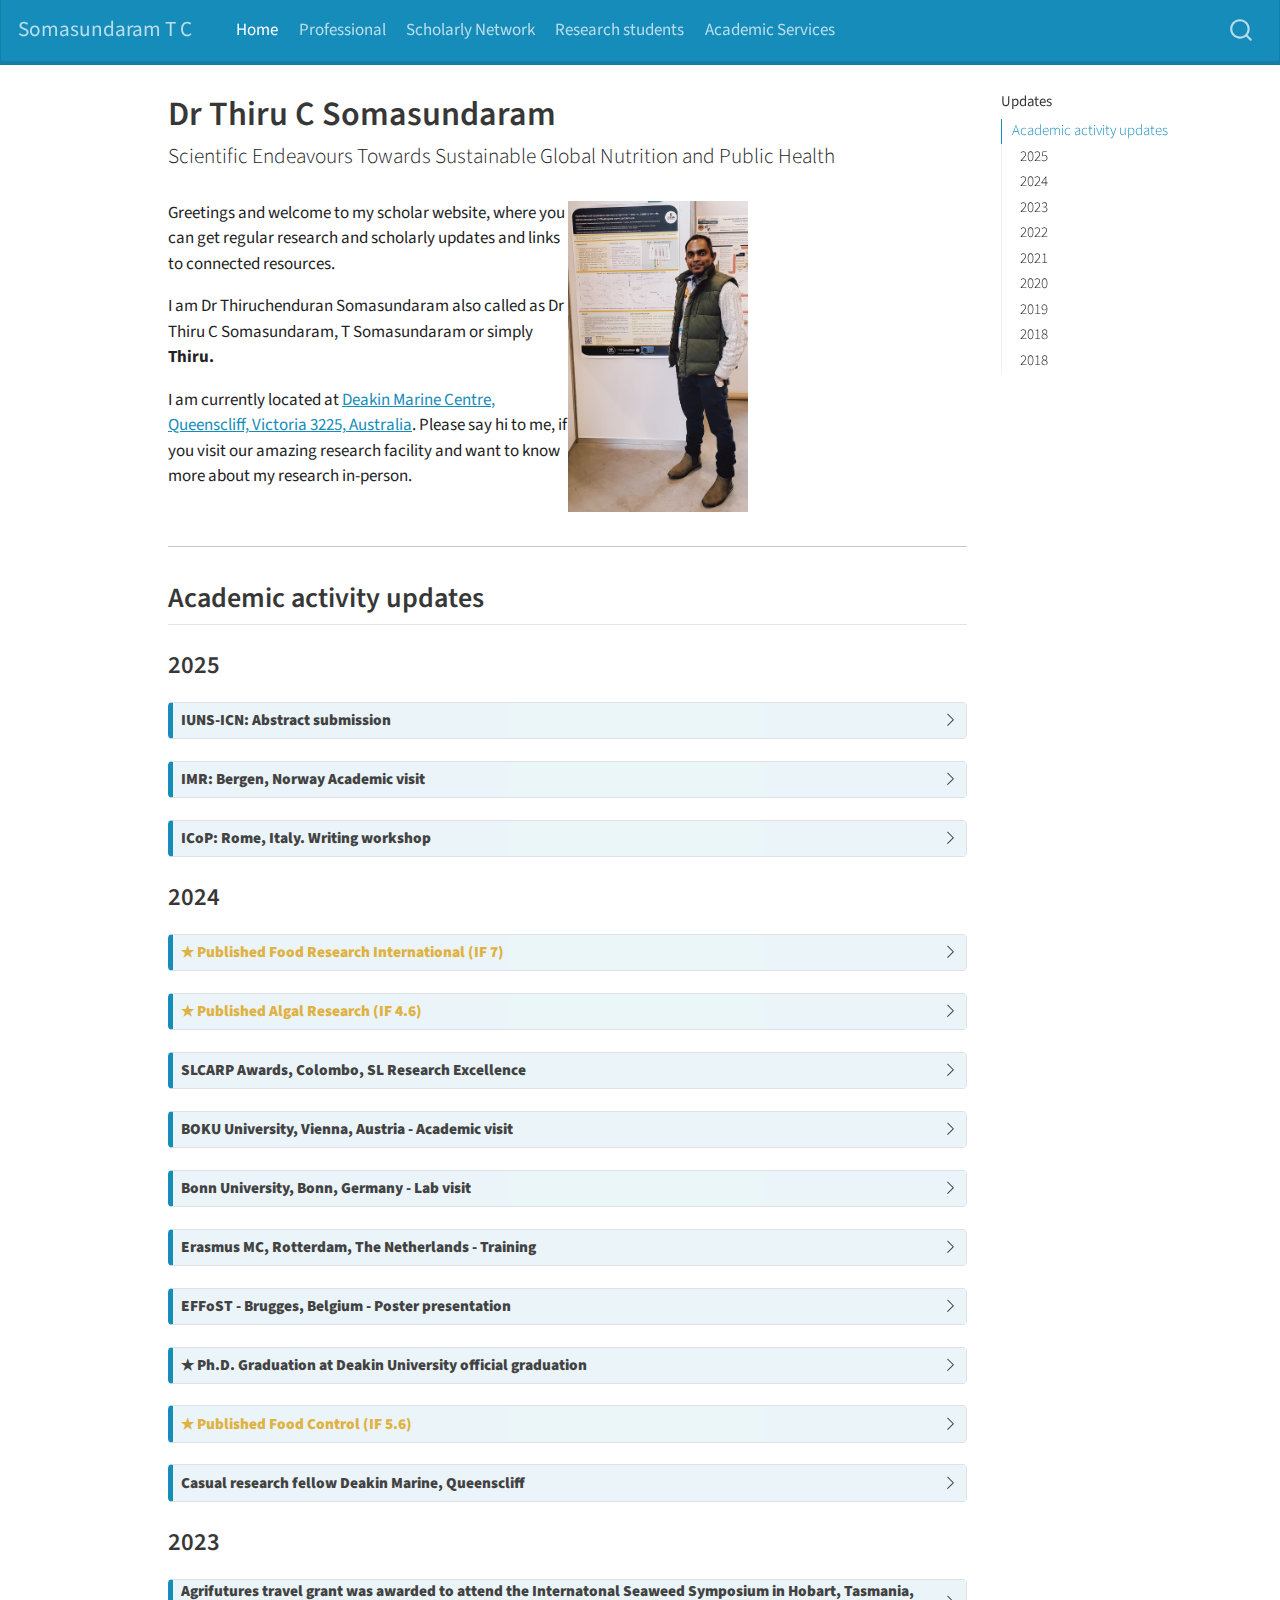
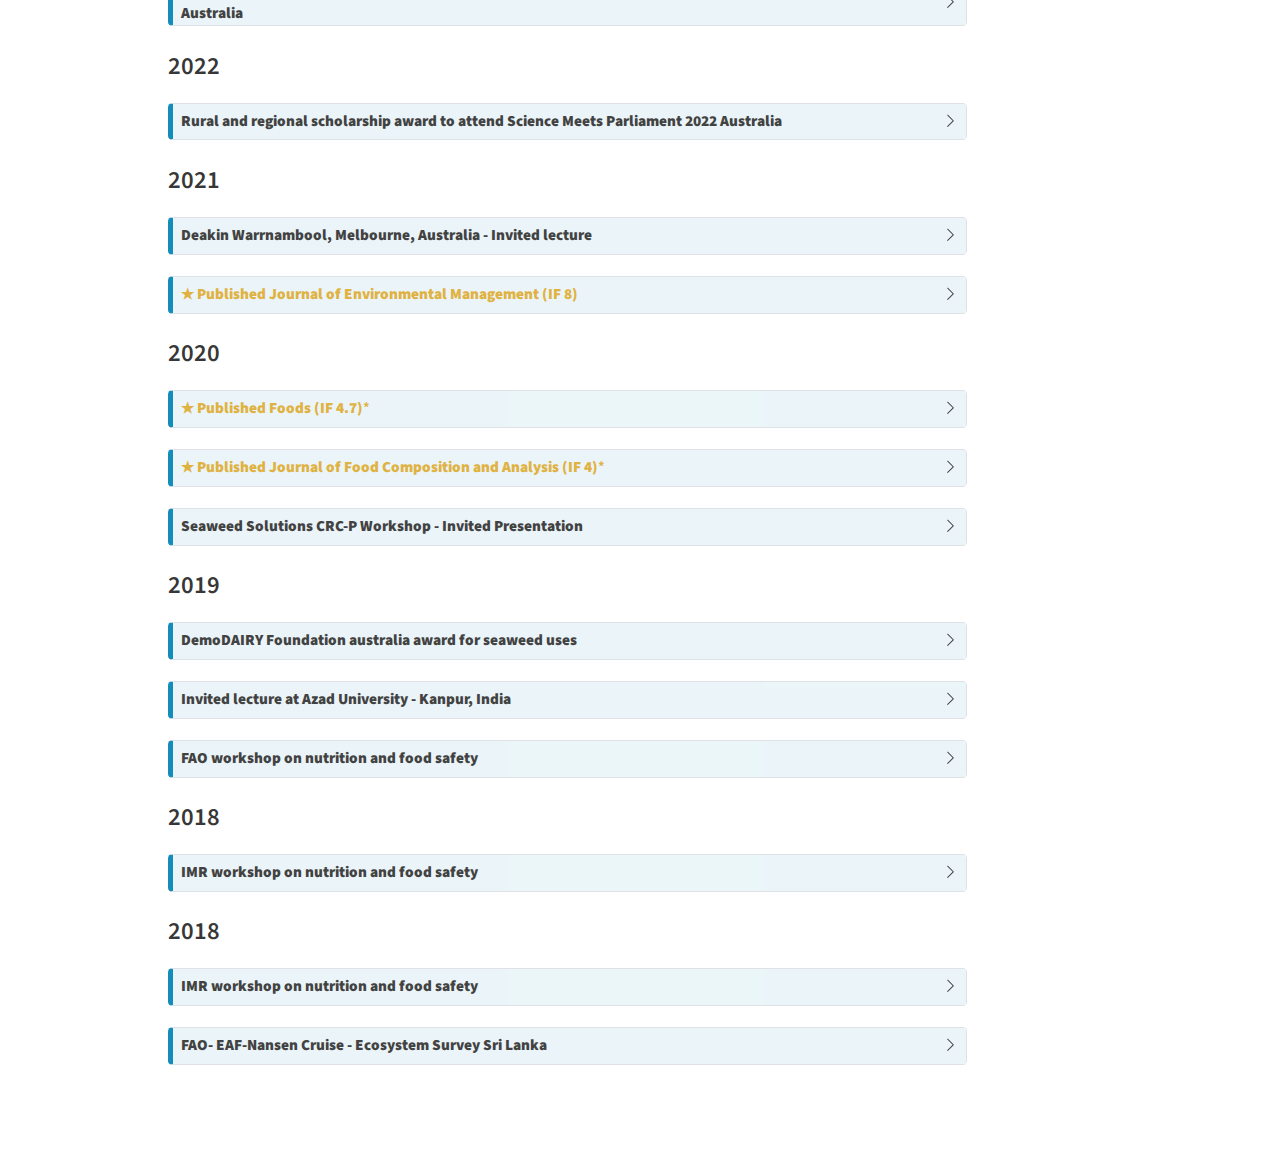
==== commit 1459dcc3: "Built site for gh-pages" ====
--- a/index.html
+++ b/index.html
@@ -166,6 +166,11 @@
   <ul class="collapse">
   <li><a href="#imr-workshop-bergen" id="toc-imr-workshop-bergen" class="nav-link" data-scroll-target="#imr-workshop-bergen"><strong>IMR Workshop, Bergen</strong></a></li>
   </ul></li>
+  <li><a href="#section-8" id="toc-section-8" class="nav-link" data-scroll-target="#section-8">2018</a>
+  <ul class="collapse">
+  <li><a href="#imr-workshop-bergen-1" id="toc-imr-workshop-bergen-1" class="nav-link" data-scroll-target="#imr-workshop-bergen-1"><strong>IMR Workshop, Bergen</strong></a></li>
+  <li><a href="#fao--eaf-nansen-cruise" id="toc-fao--eaf-nansen-cruise" class="nav-link" data-scroll-target="#fao--eaf-nansen-cruise"><strong>FAO- EAF-Nansen Cruise</strong></a></li>
+  </ul></li>
   </ul></li>
   </ul>
 </nav>
@@ -680,6 +685,47 @@
 <div id="callout-24" class="callout-24-contents callout-collapse collapse">
 <div class="callout-body-container callout-body">
 <p>Workshop on Nutrition and Food Safety, Institute of Marine Research. Bergen 13-15 November 2018 Based on EAF Nansen Ecological Survey conducted on board of research vessel Dr Fridtjof Nansen in 2017</p>
+</div>
+</div>
+</div>
+</section>
+</section>
+<section id="section-8" class="level3">
+<h3 class="anchored" data-anchor-id="section-8">2018</h3>
+<section id="imr-workshop-bergen-1" class="level4 hidden-header">
+<h4 class="hidden-header anchored" data-anchor-id="imr-workshop-bergen-1"><strong>IMR Workshop, Bergen</strong></h4>
+<div class="callout callout-style-default callout-note no-icon callout-titled">
+<div class="callout-header d-flex align-content-center" data-bs-toggle="collapse" data-bs-target=".callout-25-contents" aria-controls="callout-25" aria-expanded="false" aria-label="Toggle callout">
+<div class="callout-icon-container">
+<i class="callout-icon no-icon"></i>
+</div>
+<div class="callout-title-container flex-fill">
+<strong>IMR workshop on nutrition and food safety</strong>
+</div>
+<div class="callout-btn-toggle d-inline-block border-0 py-1 ps-1 pe-0 float-end"><i class="callout-toggle"></i></div>
+</div>
+<div id="callout-25" class="callout-25-contents callout-collapse collapse">
+<div class="callout-body-container callout-body">
+<p>Workshop on Nutrition and Food Safety, Institute of Marine Research. Bergen 13-15 November 2018 Based on EAF Nansen Ecological Survey conducted on board of research vessel Dr Fridtjof Nansen in 2018</p>
+</div>
+</div>
+</div>
+</section>
+<section id="fao--eaf-nansen-cruise" class="level4 hidden-header">
+<h4 class="hidden-header anchored" data-anchor-id="fao--eaf-nansen-cruise"><strong>FAO- EAF-Nansen Cruise</strong></h4>
+<div class="callout callout-style-default callout-note no-icon callout-titled">
+<div class="callout-header d-flex align-content-center" data-bs-toggle="collapse" data-bs-target=".callout-26-contents" aria-controls="callout-26" aria-expanded="false" aria-label="Toggle callout">
+<div class="callout-icon-container">
+<i class="callout-icon no-icon"></i>
+</div>
+<div class="callout-title-container flex-fill">
+<strong>FAO- EAF-Nansen Cruise - Ecosystem Survey Sri Lanka</strong>
+</div>
+<div class="callout-btn-toggle d-inline-block border-0 py-1 ps-1 pe-0 float-end"><i class="callout-toggle"></i></div>
+</div>
+<div id="callout-26" class="callout-26-contents callout-collapse collapse">
+<div class="callout-body-container callout-body">
+<p>A 23 days ob-board scientist (Nutrition and Food Safety) of the Research Vessel Dr Fridjtof Nansen, Norweigian scientific cruise.</p>
 </div>
 </div>
 </div>
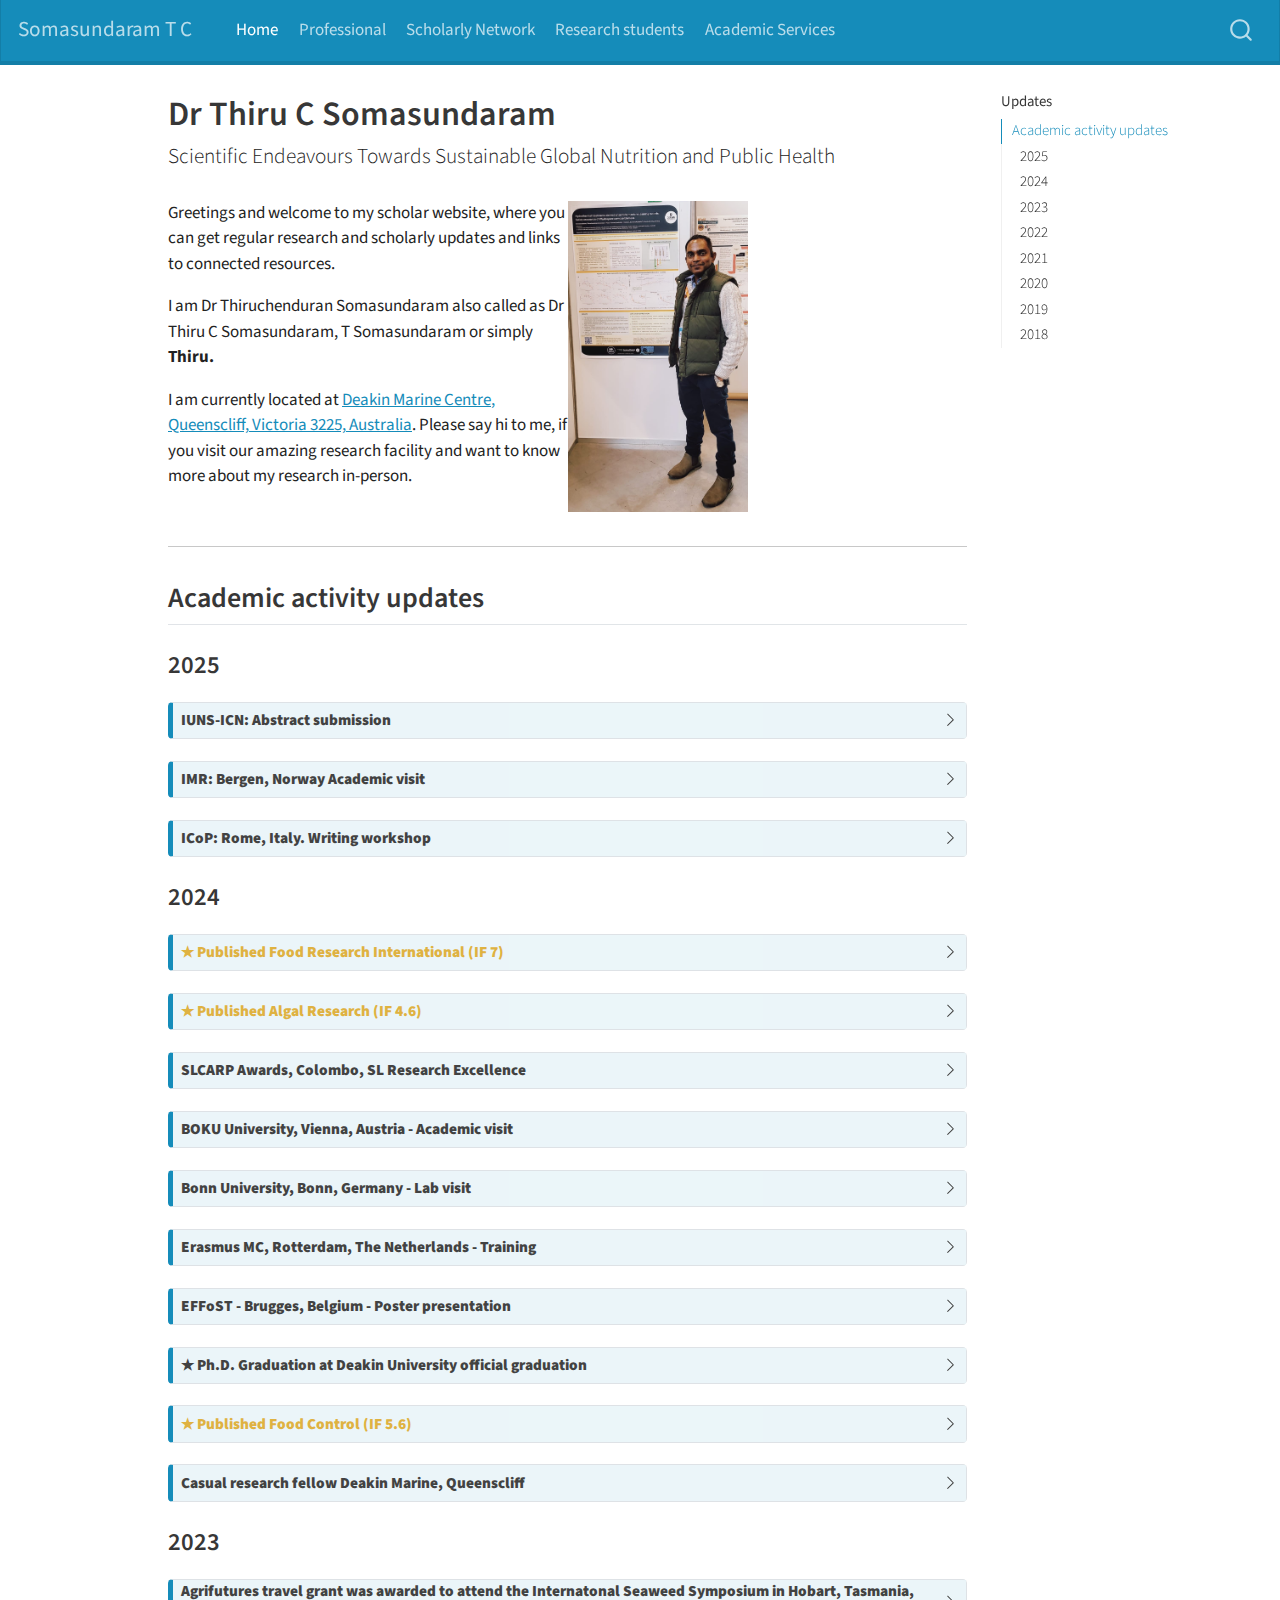
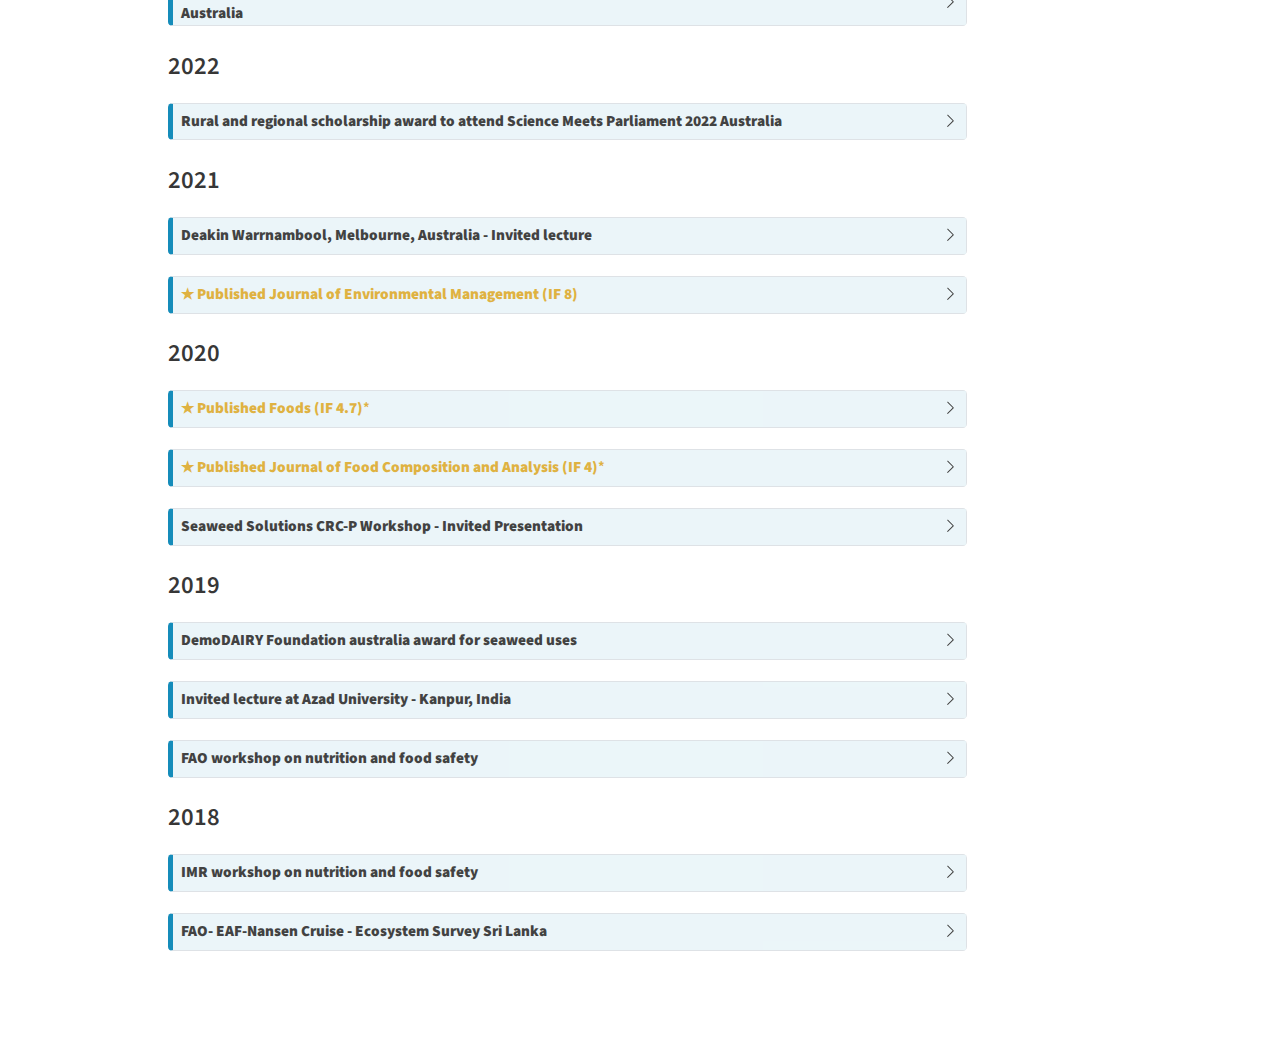
==== commit a6155fe2: "Built site for gh-pages" ====
--- a/index.html
+++ b/index.html
@@ -165,10 +165,6 @@
   <li><a href="#section-7" id="toc-section-7" class="nav-link" data-scroll-target="#section-7">2018</a>
   <ul class="collapse">
   <li><a href="#imr-workshop-bergen" id="toc-imr-workshop-bergen" class="nav-link" data-scroll-target="#imr-workshop-bergen"><strong>IMR Workshop, Bergen</strong></a></li>
-  </ul></li>
-  <li><a href="#section-8" id="toc-section-8" class="nav-link" data-scroll-target="#section-8">2018</a>
-  <ul class="collapse">
-  <li><a href="#imr-workshop-bergen-1" id="toc-imr-workshop-bergen-1" class="nav-link" data-scroll-target="#imr-workshop-bergen-1"><strong>IMR Workshop, Bergen</strong></a></li>
   <li><a href="#fao--eaf-nansen-cruise" id="toc-fao--eaf-nansen-cruise" class="nav-link" data-scroll-target="#fao--eaf-nansen-cruise"><strong>FAO- EAF-Nansen Cruise</strong></a></li>
   </ul></li>
   </ul></li>
@@ -684,28 +680,6 @@
 </div>
 <div id="callout-24" class="callout-24-contents callout-collapse collapse">
 <div class="callout-body-container callout-body">
-<p>Workshop on Nutrition and Food Safety, Institute of Marine Research. Bergen 13-15 November 2018 Based on EAF Nansen Ecological Survey conducted on board of research vessel Dr Fridtjof Nansen in 2017</p>
-</div>
-</div>
-</div>
-</section>
-</section>
-<section id="section-8" class="level3">
-<h3 class="anchored" data-anchor-id="section-8">2018</h3>
-<section id="imr-workshop-bergen-1" class="level4 hidden-header">
-<h4 class="hidden-header anchored" data-anchor-id="imr-workshop-bergen-1"><strong>IMR Workshop, Bergen</strong></h4>
-<div class="callout callout-style-default callout-note no-icon callout-titled">
-<div class="callout-header d-flex align-content-center" data-bs-toggle="collapse" data-bs-target=".callout-25-contents" aria-controls="callout-25" aria-expanded="false" aria-label="Toggle callout">
-<div class="callout-icon-container">
-<i class="callout-icon no-icon"></i>
-</div>
-<div class="callout-title-container flex-fill">
-<strong>IMR workshop on nutrition and food safety</strong>
-</div>
-<div class="callout-btn-toggle d-inline-block border-0 py-1 ps-1 pe-0 float-end"><i class="callout-toggle"></i></div>
-</div>
-<div id="callout-25" class="callout-25-contents callout-collapse collapse">
-<div class="callout-body-container callout-body">
 <p>Workshop on Nutrition and Food Safety, Institute of Marine Research. Bergen 13-15 November 2018 Based on EAF Nansen Ecological Survey conducted on board of research vessel Dr Fridtjof Nansen in 2018</p>
 </div>
 </div>
@@ -714,7 +688,7 @@
 <section id="fao--eaf-nansen-cruise" class="level4 hidden-header">
 <h4 class="hidden-header anchored" data-anchor-id="fao--eaf-nansen-cruise"><strong>FAO- EAF-Nansen Cruise</strong></h4>
 <div class="callout callout-style-default callout-note no-icon callout-titled">
-<div class="callout-header d-flex align-content-center" data-bs-toggle="collapse" data-bs-target=".callout-26-contents" aria-controls="callout-26" aria-expanded="false" aria-label="Toggle callout">
+<div class="callout-header d-flex align-content-center" data-bs-toggle="collapse" data-bs-target=".callout-25-contents" aria-controls="callout-25" aria-expanded="false" aria-label="Toggle callout">
 <div class="callout-icon-container">
 <i class="callout-icon no-icon"></i>
 </div>
@@ -723,7 +697,7 @@
 </div>
 <div class="callout-btn-toggle d-inline-block border-0 py-1 ps-1 pe-0 float-end"><i class="callout-toggle"></i></div>
 </div>
-<div id="callout-26" class="callout-26-contents callout-collapse collapse">
+<div id="callout-25" class="callout-25-contents callout-collapse collapse">
 <div class="callout-body-container callout-body">
 <p>A 23 days ob-board scientist (Nutrition and Food Safety) of the Research Vessel Dr Fridjtof Nansen, Norweigian scientific cruise.</p>
 </div>
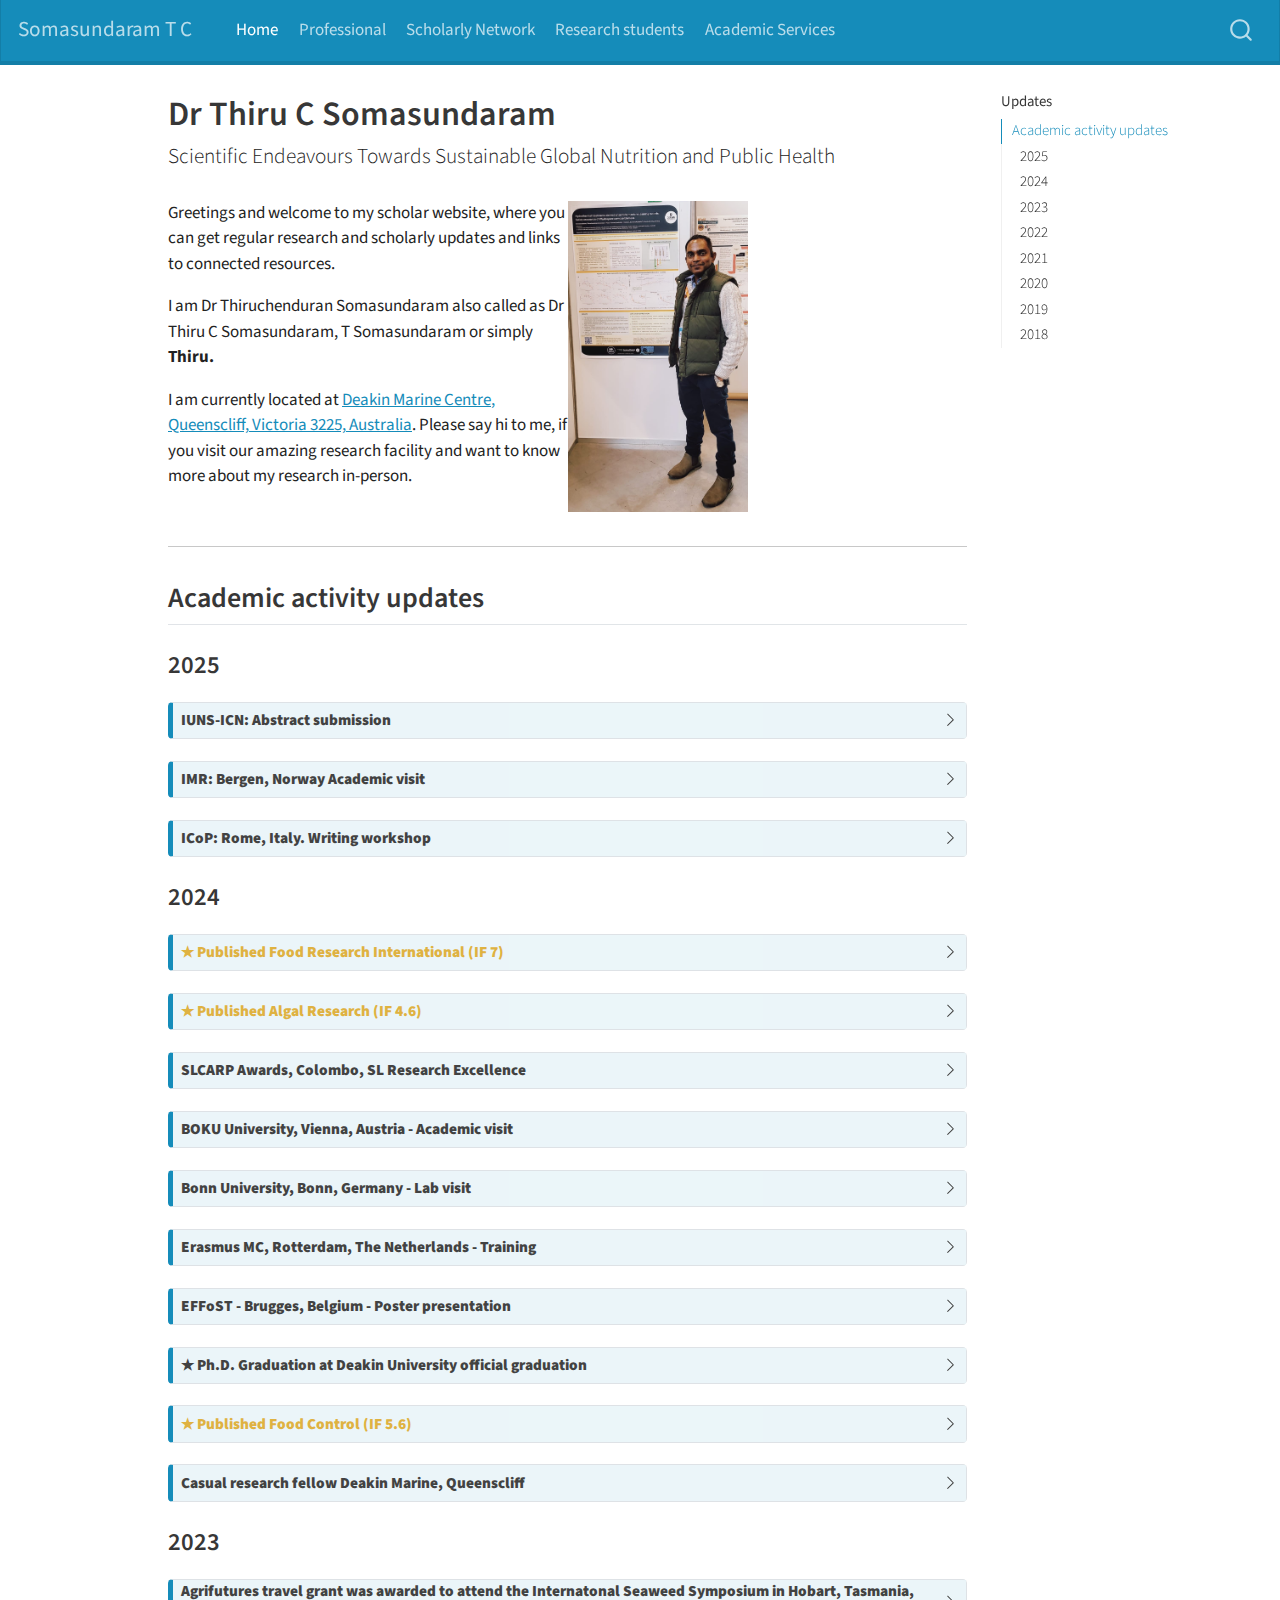
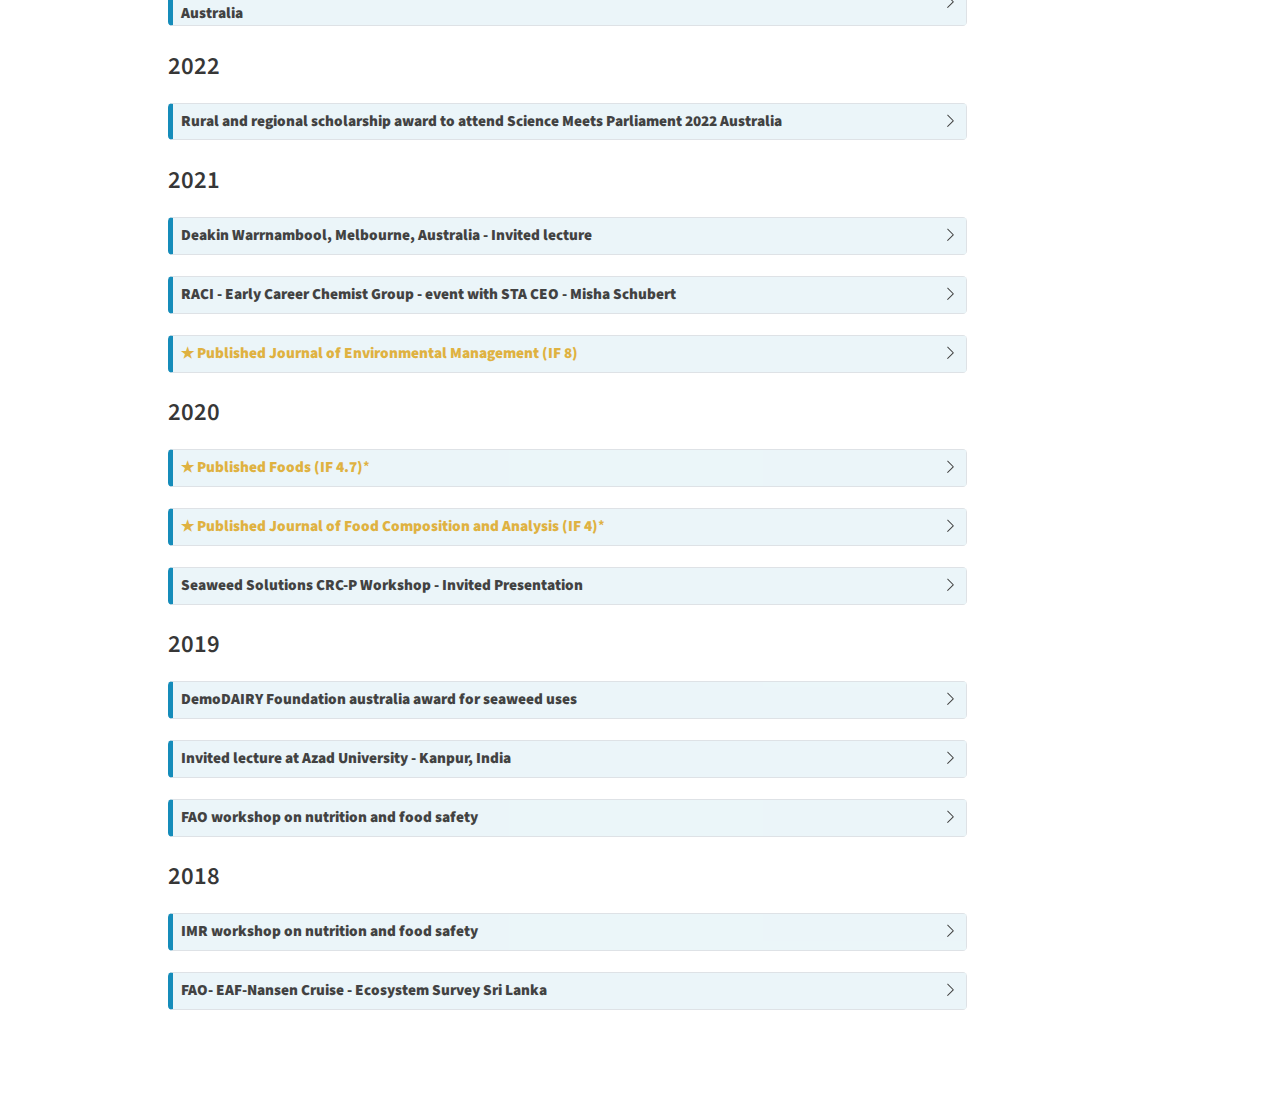
==== commit ee98a56d: "Built site for gh-pages" ====
--- a/index.html
+++ b/index.html
@@ -148,13 +148,14 @@
   <li><a href="#section-4" id="toc-section-4" class="nav-link" data-scroll-target="#section-4">2021</a>
   <ul class="collapse">
   <li><a href="#deakin-warrnambool-melbourne-australia" id="toc-deakin-warrnambool-melbourne-australia" class="nav-link" data-scroll-target="#deakin-warrnambool-melbourne-australia"><strong>Deakin Warrnambool, Melbourne, Australia</strong></a></li>
+  <li><a href="#raci---early-career-chemist-group---event-with-sta" id="toc-raci---early-career-chemist-group---event-with-sta" class="nav-link" data-scroll-target="#raci---early-career-chemist-group---event-with-sta"><strong>RACI - Early Career Chemist Group - event with STA</strong></a></li>
   <li><a href="#published-journal-of-environmental-management-if-8" id="toc-published-journal-of-environmental-management-if-8" class="nav-link" data-scroll-target="#published-journal-of-environmental-management-if-8">★ <strong>Published Journal of Environmental Management (IF 8)</strong></a></li>
   </ul></li>
   <li><a href="#section-5" id="toc-section-5" class="nav-link" data-scroll-target="#section-5">2020</a>
   <ul class="collapse">
   <li><a href="#published-foodsif-4.7" id="toc-published-foodsif-4.7" class="nav-link" data-scroll-target="#published-foodsif-4.7">★ <strong>Published Foods(IF 4.7)</strong></a></li>
   <li><a href="#published-journal-of-food-composition-and-analysis-if-4" id="toc-published-journal-of-food-composition-and-analysis-if-4" class="nav-link" data-scroll-target="#published-journal-of-food-composition-and-analysis-if-4">★ <strong>Published Journal of Food Composition and Analysis (IF 4)</strong></a></li>
-  <li><a href="#seaweed-solutions-workshop-hobart-tasmania" id="toc-seaweed-solutions-workshop-hobart-tasmania" class="nav-link" data-scroll-target="#seaweed-solutions-workshop-hobart-tasmania"><strong>Seaweed Solutions Workshop, Hobart, Tasmania </strong></a></li>
+  <li><a href="#seaweed-solutions-workshop-hobart-tasmania" id="toc-seaweed-solutions-workshop-hobart-tasmania" class="nav-link" data-scroll-target="#seaweed-solutions-workshop-hobart-tasmania"><strong>Seaweed Solutions Workshop, Hobart, Tasmania</strong></a></li>
   </ul></li>
   <li><a href="#section-6" id="toc-section-6" class="nav-link" data-scroll-target="#section-6">2019</a>
   <ul class="collapse">
@@ -276,7 +277,7 @@
 <i class="callout-icon no-icon"></i>
 </div>
 <div class="callout-title-container flex-fill">
-<span style="color: goldenrod;"> ★ <strong>Published Food Research International (IF 7)</strong> </span>
+<span style="color: goldenrod;">★ <strong>Published Food Research International (IF 7)</strong></span>
 </div>
 <div class="callout-btn-toggle d-inline-block border-0 py-1 ps-1 pe-0 float-end"><i class="callout-toggle"></i></div>
 </div>
@@ -295,7 +296,7 @@
 <i class="callout-icon no-icon"></i>
 </div>
 <div class="callout-title-container flex-fill">
-<span style="color: goldenrod;"> ★ <strong>Published Algal Research (IF 4.6)</strong> </span>
+<span style="color: goldenrod;">★ <strong>Published Algal Research (IF 4.6)</strong></span>
 </div>
 <div class="callout-btn-toggle d-inline-block border-0 py-1 ps-1 pe-0 float-end"><i class="callout-toggle"></i></div>
 </div>
@@ -428,7 +429,7 @@
 <i class="callout-icon no-icon"></i>
 </div>
 <div class="callout-title-container flex-fill">
-<span style="color: goldenrod;"> ★ <strong>Published Food Control (IF 5.6)</strong> </span>
+<span style="color: goldenrod;">★ <strong>Published Food Control (IF 5.6)</strong></span>
 </div>
 <div class="callout-btn-toggle d-inline-block border-0 py-1 ps-1 pe-0 float-end"><i class="callout-toggle"></i></div>
 </div>
@@ -524,19 +525,38 @@
 </div>
 </div>
 </section>
+<section id="raci---early-career-chemist-group---event-with-sta" class="level4 hidden-header">
+<h4 class="hidden-header anchored" data-anchor-id="raci---early-career-chemist-group---event-with-sta"><strong>RACI - Early Career Chemist Group - event with STA</strong></h4>
+<div class="callout callout-style-default callout-note no-icon callout-titled">
+<div class="callout-header d-flex align-content-center" data-bs-toggle="collapse" data-bs-target=".callout-17-contents" aria-controls="callout-17" aria-expanded="false" aria-label="Toggle callout">
+<div class="callout-icon-container">
+<i class="callout-icon no-icon"></i>
+</div>
+<div class="callout-title-container flex-fill">
+<strong>RACI - Early Career Chemist Group - event with STA CEO - Misha Schubert</strong>
+</div>
+<div class="callout-btn-toggle d-inline-block border-0 py-1 ps-1 pe-0 float-end"><i class="callout-toggle"></i></div>
+</div>
+<div id="callout-17" class="callout-17-contents callout-collapse collapse">
+<div class="callout-body-container callout-body">
+<p>I organised a career guidance event along with the Queensland Royal Australian Chemical Institute officials for early career chemists in Australia. The CEO of the Science and Technology Australia gave a speech on schience careers and the Science Meet Parliament event.</p>
+</div>
+</div>
+</div>
+</section>
 <section id="published-journal-of-environmental-management-if-8" class="level4 hidden-header">
 <h4 class="hidden-header anchored" data-anchor-id="published-journal-of-environmental-management-if-8">★ <strong>Published Journal of Environmental Management (IF 8)</strong></h4>
 <div class="callout callout-style-default callout-note no-icon callout-titled">
-<div class="callout-header d-flex align-content-center" data-bs-toggle="collapse" data-bs-target=".callout-17-contents" aria-controls="callout-17" aria-expanded="false" aria-label="Toggle callout">
-<div class="callout-icon-container">
-<i class="callout-icon no-icon"></i>
-</div>
-<div class="callout-title-container flex-fill">
-<span style="color: goldenrod;"> ★ <strong>Published Journal of Environmental Management (IF 8)</strong> </span>
-</div>
-<div class="callout-btn-toggle d-inline-block border-0 py-1 ps-1 pe-0 float-end"><i class="callout-toggle"></i></div>
-</div>
-<div id="callout-17" class="callout-17-contents callout-collapse collapse">
+<div class="callout-header d-flex align-content-center" data-bs-toggle="collapse" data-bs-target=".callout-18-contents" aria-controls="callout-18" aria-expanded="false" aria-label="Toggle callout">
+<div class="callout-icon-container">
+<i class="callout-icon no-icon"></i>
+</div>
+<div class="callout-title-container flex-fill">
+<span style="color: goldenrod;">★ <strong>Published Journal of Environmental Management (IF 8)</strong></span>
+</div>
+<div class="callout-btn-toggle d-inline-block border-0 py-1 ps-1 pe-0 float-end"><i class="callout-toggle"></i></div>
+</div>
+<div id="callout-18" class="callout-18-contents callout-collapse collapse">
 <div class="callout-body-container callout-body">
 <p>A paper on the use of seaweeds as a resource for environmental applications was collaboratively published in the <a href="https://doi.org/10.1016/j.jenvman.2020.111852">Journal of Environmental Management</a>, an Elsevier journal. Immobilization and retention of caffeine in soil amended with <em>Ulva reticulata</em> biochar was co-authroed by S. Keerthanan, Chaminda Gunawardane, Tharuka Jayampathi, Chamila Jayasinghe, and <a href="https://scholar.google.com.au/citations?user=jcCDYcIAAAAJ&amp;hl=en">Meththika Vithanage</a></p>
 </div>
@@ -549,16 +569,16 @@
 <section id="published-foodsif-4.7" class="level4 hidden-header">
 <h4 class="hidden-header anchored" data-anchor-id="published-foodsif-4.7">★ <strong>Published Foods(IF 4.7)</strong></h4>
 <div class="callout callout-style-default callout-note no-icon callout-titled">
-<div class="callout-header d-flex align-content-center" data-bs-toggle="collapse" data-bs-target=".callout-18-contents" aria-controls="callout-18" aria-expanded="false" aria-label="Toggle callout">
-<div class="callout-icon-container">
-<i class="callout-icon no-icon"></i>
-</div>
-<div class="callout-title-container flex-fill">
-<span style="color: goldenrod;"> ★ <strong>Published Foods (IF 4.7)</strong>* </span>
-</div>
-<div class="callout-btn-toggle d-inline-block border-0 py-1 ps-1 pe-0 float-end"><i class="callout-toggle"></i></div>
-</div>
-<div id="callout-18" class="callout-18-contents callout-collapse collapse">
+<div class="callout-header d-flex align-content-center" data-bs-toggle="collapse" data-bs-target=".callout-19-contents" aria-controls="callout-19" aria-expanded="false" aria-label="Toggle callout">
+<div class="callout-icon-container">
+<i class="callout-icon no-icon"></i>
+</div>
+<div class="callout-title-container flex-fill">
+<span style="color: goldenrod;">★ <strong>Published Foods (IF 4.7)</strong>*</span>
+</div>
+<div class="callout-btn-toggle d-inline-block border-0 py-1 ps-1 pe-0 float-end"><i class="callout-toggle"></i></div>
+</div>
+<div id="callout-19" class="callout-19-contents callout-collapse collapse">
 <div class="callout-body-container callout-body">
 <p>A paper describing the nutrient composition of Bangladesh fish species was published in the <a href="https://doi.org/10.3390/foods9060730">Foods</a>, an MDPI journal, in collaboration with the EAF-Nansen team. The paper titled Nutrient Composition of Demersal, Pelagic, and Mesopelagic Fish Species Sampled Off the Coast of Bangladesh and Their Potential Contribution to Food and Nutrition Security—The EAF-Nansen Programme was co-authroed by Anna Nordhagen, Abu Ansar Md. Rizwan, Inger Aakre, Amalie Moxness Reksten, Lauren Michelle Pincus, Annbjørg Bøkevoll, Al Mamun, Shakuntala Haraksingh Thilsted, Thaung Htut, and Marian Kjellevold</p>
 </div>
@@ -568,16 +588,16 @@
 <section id="published-journal-of-food-composition-and-analysis-if-4" class="level4 hidden-header">
 <h4 class="hidden-header anchored" data-anchor-id="published-journal-of-food-composition-and-analysis-if-4">★ <strong>Published Journal of Food Composition and Analysis (IF 4)</strong></h4>
 <div class="callout callout-style-default callout-note no-icon callout-titled">
-<div class="callout-header d-flex align-content-center" data-bs-toggle="collapse" data-bs-target=".callout-19-contents" aria-controls="callout-19" aria-expanded="false" aria-label="Toggle callout">
-<div class="callout-icon-container">
-<i class="callout-icon no-icon"></i>
-</div>
-<div class="callout-title-container flex-fill">
-<span style="color: goldenrod;"> ★ <strong>Published Journal of Food Composition and Analysis (IF 4)</strong>* </span>
-</div>
-<div class="callout-btn-toggle d-inline-block border-0 py-1 ps-1 pe-0 float-end"><i class="callout-toggle"></i></div>
-</div>
-<div id="callout-19" class="callout-19-contents callout-collapse collapse">
+<div class="callout-header d-flex align-content-center" data-bs-toggle="collapse" data-bs-target=".callout-20-contents" aria-controls="callout-20" aria-expanded="false" aria-label="Toggle callout">
+<div class="callout-icon-container">
+<i class="callout-icon no-icon"></i>
+</div>
+<div class="callout-title-container flex-fill">
+<span style="color: goldenrod;">★ <strong>Published Journal of Food Composition and Analysis (IF 4)</strong>*</span>
+</div>
+<div class="callout-btn-toggle d-inline-block border-0 py-1 ps-1 pe-0 float-end"><i class="callout-toggle"></i></div>
+</div>
+<div id="callout-20" class="callout-20-contents callout-collapse collapse">
 <div class="callout-body-container callout-body">
 <p>A paper describing the nutrient composition of Sri Lankan fish species was published in the <a href="https://doi.org/10.1016/j.jfca.2020.103508">Journal of Food Composition and Analysis</a>, an Elsevier journal, in collaboration with the EAF-Nansen team. The paper titled Nutrient composition of 19 fish species from Sri Lanka and potential contribution to food and nutrition security was co-authroed by Amalie Moxness Reksten,Marian Kjellevold, Anna Nordhagen, Annbjørg Bøkevoll, Lauren Michelle Pincus, Abu Ansar Md. Rizwan, Al Mamun, Shakuntala Haraksingh Thilsted, Thaung Htut, and Inger Aakre</p>
 </div>
@@ -585,9 +605,9 @@
 </div>
 </section>
 <section id="seaweed-solutions-workshop-hobart-tasmania" class="level4 hidden-header">
-<h4 class="hidden-header anchored" data-anchor-id="seaweed-solutions-workshop-hobart-tasmania"><strong>Seaweed Solutions Workshop, Hobart, Tasmania </strong></h4>
-<div class="callout callout-style-default callout-note no-icon callout-titled">
-<div class="callout-header d-flex align-content-center" data-bs-toggle="collapse" data-bs-target=".callout-20-contents" aria-controls="callout-20" aria-expanded="false" aria-label="Toggle callout">
+<h4 class="hidden-header anchored" data-anchor-id="seaweed-solutions-workshop-hobart-tasmania"><strong>Seaweed Solutions Workshop, Hobart, Tasmania</strong></h4>
+<div class="callout callout-style-default callout-note no-icon callout-titled">
+<div class="callout-header d-flex align-content-center" data-bs-toggle="collapse" data-bs-target=".callout-21-contents" aria-controls="callout-21" aria-expanded="false" aria-label="Toggle callout">
 <div class="callout-icon-container">
 <i class="callout-icon no-icon"></i>
 </div>
@@ -596,7 +616,7 @@
 </div>
 <div class="callout-btn-toggle d-inline-block border-0 py-1 ps-1 pe-0 float-end"><i class="callout-toggle"></i></div>
 </div>
-<div id="callout-20" class="callout-20-contents callout-collapse collapse">
+<div id="callout-21" class="callout-21-contents callout-collapse collapse">
 <div class="callout-body-container callout-body">
 <p>I was invited to present my Ph.D.&nbsp;project proposals and network with students at UTas, Hobart, Tasmania.</p>
 </div>
@@ -609,7 +629,7 @@
 <section id="demodairy-foundation-scholarship" class="level4 hidden-header">
 <h4 class="hidden-header anchored" data-anchor-id="demodairy-foundation-scholarship"><strong>DemoDAIRY Foundation scholarship</strong></h4>
 <div class="callout callout-style-default callout-note no-icon callout-titled">
-<div class="callout-header d-flex align-content-center" data-bs-toggle="collapse" data-bs-target=".callout-21-contents" aria-controls="callout-21" aria-expanded="false" aria-label="Toggle callout">
+<div class="callout-header d-flex align-content-center" data-bs-toggle="collapse" data-bs-target=".callout-22-contents" aria-controls="callout-22" aria-expanded="false" aria-label="Toggle callout">
 <div class="callout-icon-container">
 <i class="callout-icon no-icon"></i>
 </div>
@@ -618,7 +638,7 @@
 </div>
 <div class="callout-btn-toggle d-inline-block border-0 py-1 ps-1 pe-0 float-end"><i class="callout-toggle"></i></div>
 </div>
-<div id="callout-21" class="callout-21-contents callout-collapse collapse">
+<div id="callout-22" class="callout-22-contents callout-collapse collapse">
 <div class="callout-body-container callout-body">
 <p>DemoDAIRY foundation <a href="https://www.demodairy.com.au/tag/thiruchenduran-somasundaram/">scholarship</a> was awarded to me to carryout research work on the applications of seaweeds as livestock feed.</p>
 </div>
@@ -628,7 +648,7 @@
 <section id="invited-lecture-kanpur" class="level4 hidden-header">
 <h4 class="hidden-header anchored" data-anchor-id="invited-lecture-kanpur"><strong>Invited lecture, Kanpur</strong></h4>
 <div class="callout callout-style-default callout-note no-icon callout-titled">
-<div class="callout-header d-flex align-content-center" data-bs-toggle="collapse" data-bs-target=".callout-22-contents" aria-controls="callout-22" aria-expanded="false" aria-label="Toggle callout">
+<div class="callout-header d-flex align-content-center" data-bs-toggle="collapse" data-bs-target=".callout-23-contents" aria-controls="callout-23" aria-expanded="false" aria-label="Toggle callout">
 <div class="callout-icon-container">
 <i class="callout-icon no-icon"></i>
 </div>
@@ -637,7 +657,7 @@
 </div>
 <div class="callout-btn-toggle d-inline-block border-0 py-1 ps-1 pe-0 float-end"><i class="callout-toggle"></i></div>
 </div>
-<div id="callout-22" class="callout-22-contents callout-collapse collapse">
+<div id="callout-23" class="callout-23-contents callout-collapse collapse">
 <div class="callout-body-container callout-body">
 <p>Delivered an invited lecture on “Marine Food and Nutritional Resources” under the CAAST-NC project organized under the title “Recent Advances in Functional and Nutraceuticals for Future Foods” at Chandra Shekhar Azad University of Agriculture and Technology, Kanpur, Uttar Pradesh, India for Master students, Ph.D.&nbsp;students &amp; Faculty members on 20/07/2019,</p>
 </div>
@@ -647,7 +667,7 @@
 <section id="fao-workshop-rome" class="level4 hidden-header">
 <h4 class="hidden-header anchored" data-anchor-id="fao-workshop-rome"><strong>FAO Workshop, Rome</strong></h4>
 <div class="callout callout-style-default callout-note no-icon callout-titled">
-<div class="callout-header d-flex align-content-center" data-bs-toggle="collapse" data-bs-target=".callout-23-contents" aria-controls="callout-23" aria-expanded="false" aria-label="Toggle callout">
+<div class="callout-header d-flex align-content-center" data-bs-toggle="collapse" data-bs-target=".callout-24-contents" aria-controls="callout-24" aria-expanded="false" aria-label="Toggle callout">
 <div class="callout-icon-container">
 <i class="callout-icon no-icon"></i>
 </div>
@@ -656,7 +676,7 @@
 </div>
 <div class="callout-btn-toggle d-inline-block border-0 py-1 ps-1 pe-0 float-end"><i class="callout-toggle"></i></div>
 </div>
-<div id="callout-23" class="callout-23-contents callout-collapse collapse">
+<div id="callout-24" class="callout-24-contents callout-collapse collapse">
 <div class="callout-body-container callout-body">
 <p>Attended the workshop on nutrition and food safety at FAO, Rome, from 2-4 July 2019 and made a presentation on “Nutrition and Food Security - issues from an Asian perspective”. Further, engaged in the workshop in furthering the manuscripts from the EAF-NANSEN survey 2017.</p>
 </div>
@@ -669,7 +689,7 @@
 <section id="imr-workshop-bergen" class="level4 hidden-header">
 <h4 class="hidden-header anchored" data-anchor-id="imr-workshop-bergen"><strong>IMR Workshop, Bergen</strong></h4>
 <div class="callout callout-style-default callout-note no-icon callout-titled">
-<div class="callout-header d-flex align-content-center" data-bs-toggle="collapse" data-bs-target=".callout-24-contents" aria-controls="callout-24" aria-expanded="false" aria-label="Toggle callout">
+<div class="callout-header d-flex align-content-center" data-bs-toggle="collapse" data-bs-target=".callout-25-contents" aria-controls="callout-25" aria-expanded="false" aria-label="Toggle callout">
 <div class="callout-icon-container">
 <i class="callout-icon no-icon"></i>
 </div>
@@ -678,7 +698,7 @@
 </div>
 <div class="callout-btn-toggle d-inline-block border-0 py-1 ps-1 pe-0 float-end"><i class="callout-toggle"></i></div>
 </div>
-<div id="callout-24" class="callout-24-contents callout-collapse collapse">
+<div id="callout-25" class="callout-25-contents callout-collapse collapse">
 <div class="callout-body-container callout-body">
 <p>Workshop on Nutrition and Food Safety, Institute of Marine Research. Bergen 13-15 November 2018 Based on EAF Nansen Ecological Survey conducted on board of research vessel Dr Fridtjof Nansen in 2018</p>
 </div>
@@ -688,7 +708,7 @@
 <section id="fao--eaf-nansen-cruise" class="level4 hidden-header">
 <h4 class="hidden-header anchored" data-anchor-id="fao--eaf-nansen-cruise"><strong>FAO- EAF-Nansen Cruise</strong></h4>
 <div class="callout callout-style-default callout-note no-icon callout-titled">
-<div class="callout-header d-flex align-content-center" data-bs-toggle="collapse" data-bs-target=".callout-25-contents" aria-controls="callout-25" aria-expanded="false" aria-label="Toggle callout">
+<div class="callout-header d-flex align-content-center" data-bs-toggle="collapse" data-bs-target=".callout-26-contents" aria-controls="callout-26" aria-expanded="false" aria-label="Toggle callout">
 <div class="callout-icon-container">
 <i class="callout-icon no-icon"></i>
 </div>
@@ -697,9 +717,9 @@
 </div>
 <div class="callout-btn-toggle d-inline-block border-0 py-1 ps-1 pe-0 float-end"><i class="callout-toggle"></i></div>
 </div>
-<div id="callout-25" class="callout-25-contents callout-collapse collapse">
-<div class="callout-body-container callout-body">
-<p>A 23 days ob-board scientist (Nutrition and Food Safety) of the Research Vessel Dr Fridjtof Nansen, Norweigian scientific cruise.</p>
+<div id="callout-26" class="callout-26-contents callout-collapse collapse">
+<div class="callout-body-container callout-body">
+<p>A 23 days on-board scientist (Nutrition and Food Safety) of the Research Vessel Dr Fridjtof Nansen, Norweigian scientific cruise.</p>
 </div>
 </div>
 </div>
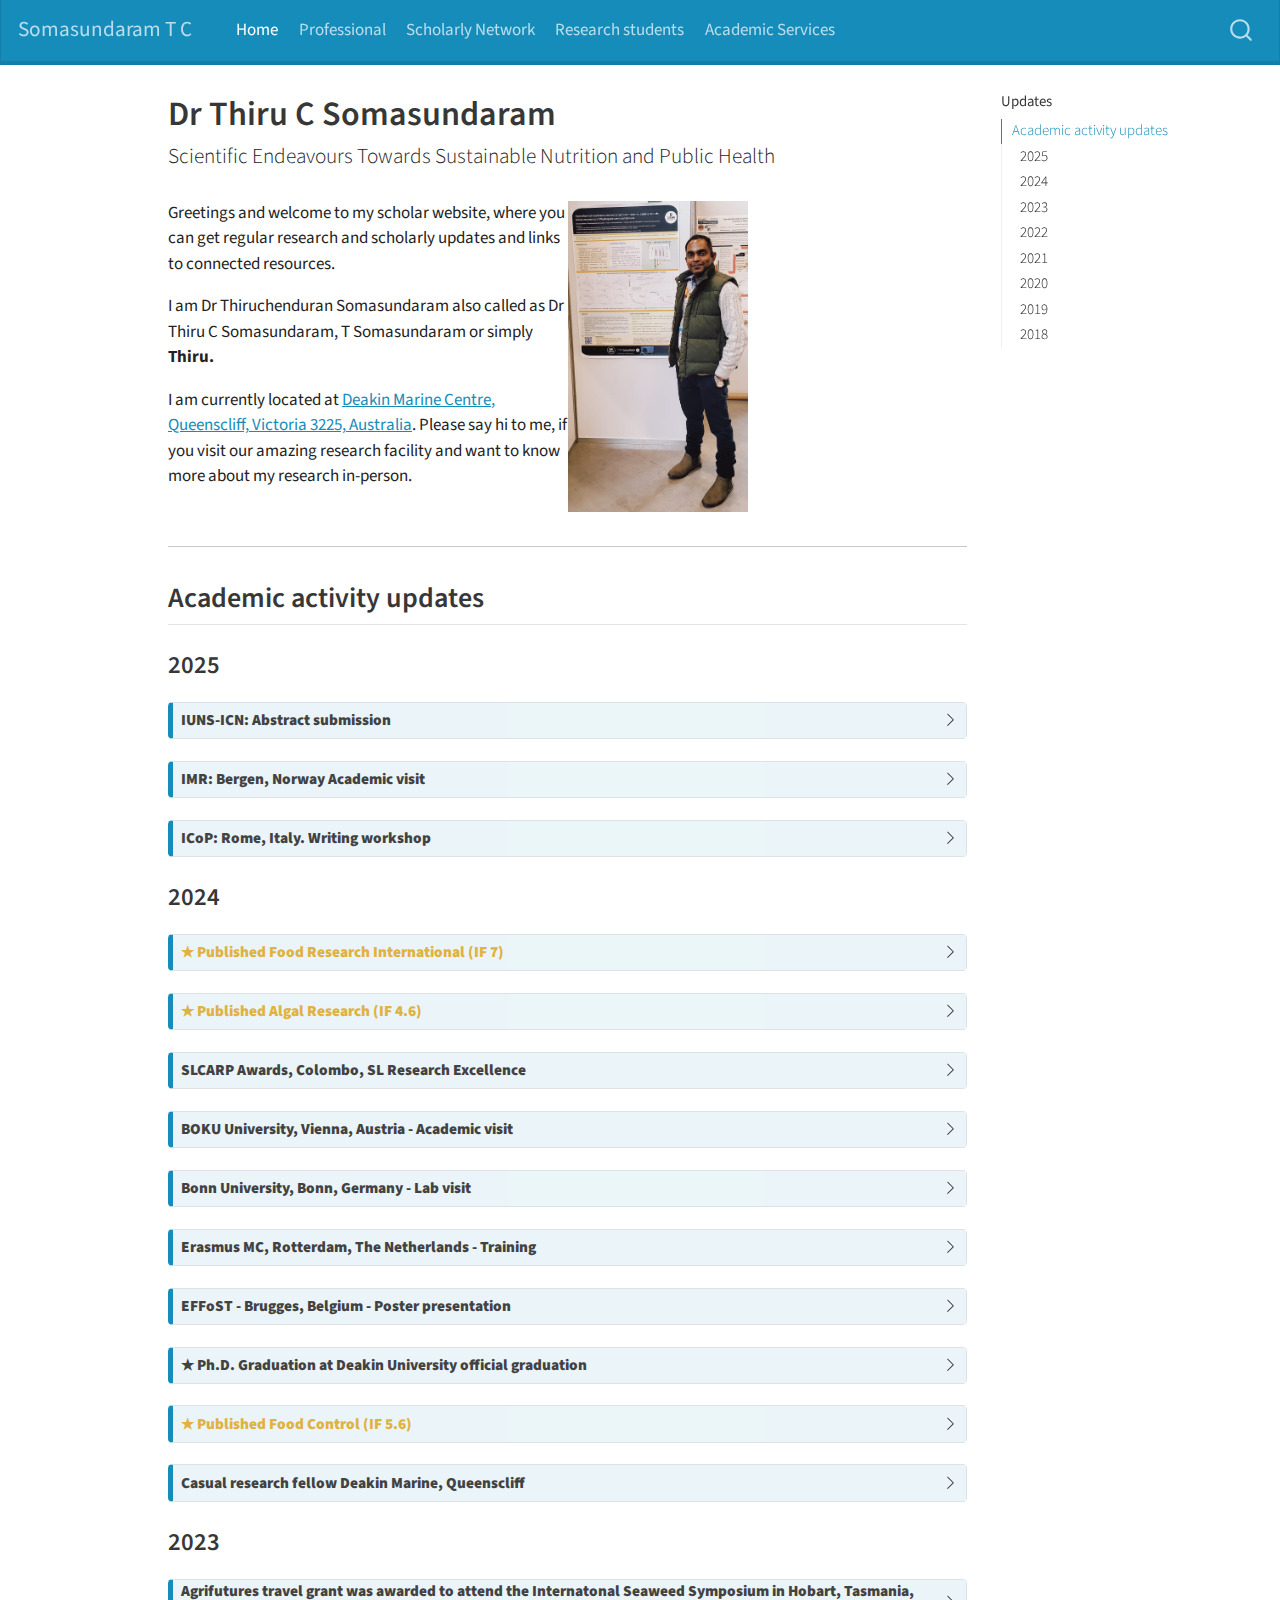
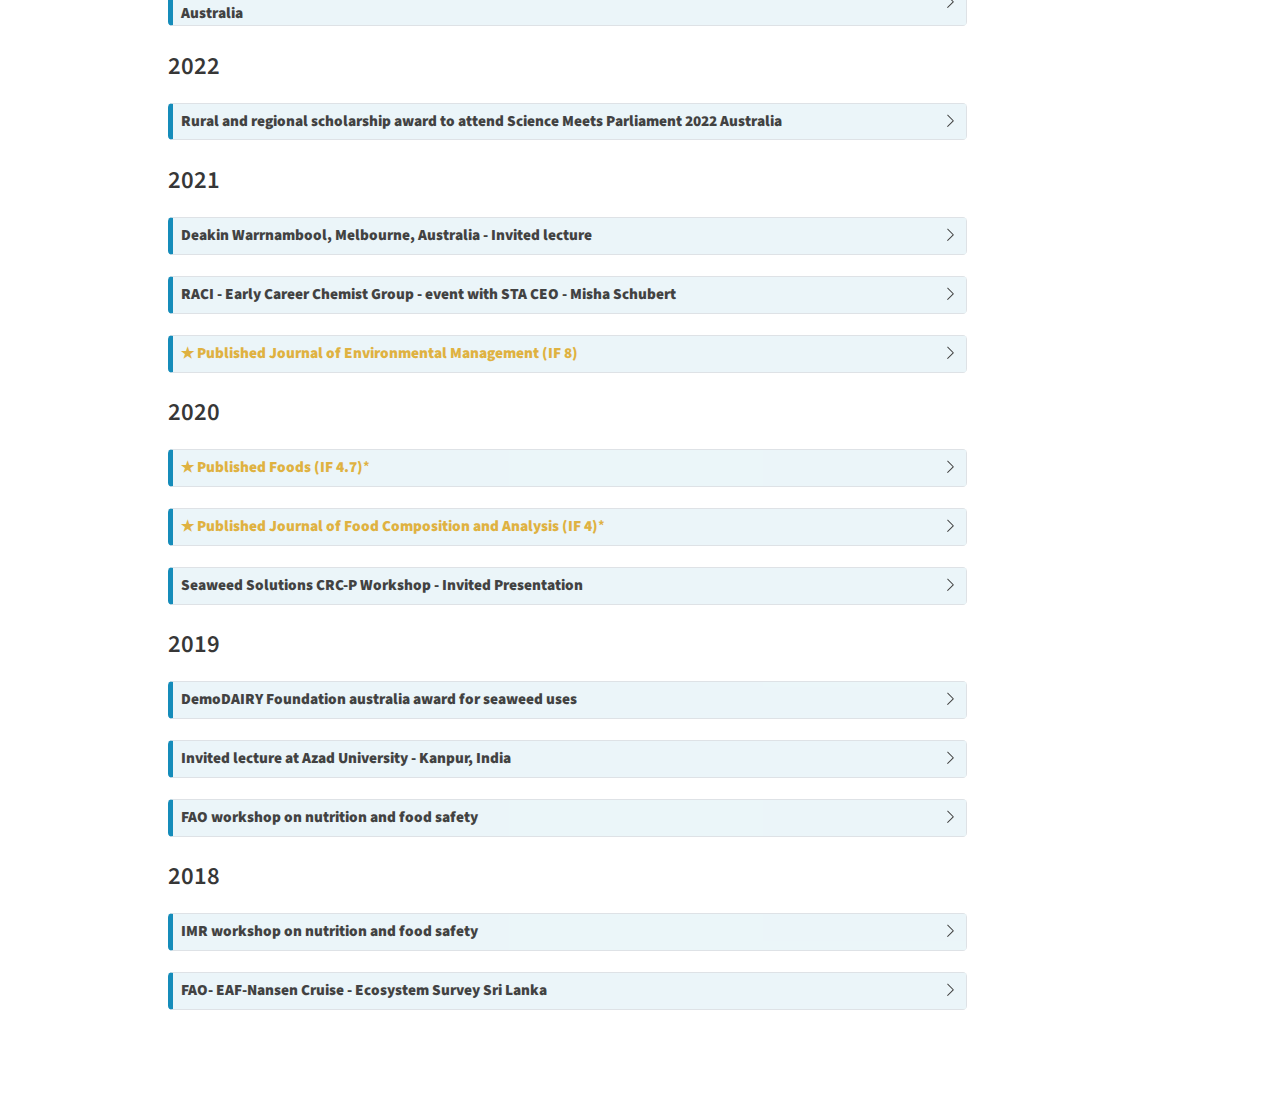
==== commit 12e3a9ed: "Built site for gh-pages" ====
--- a/index.html
+++ b/index.html
@@ -178,7 +178,7 @@
 <header id="title-block-header" class="quarto-title-block default">
 <div class="quarto-title">
 <h1 class="title">Dr Thiru C Somasundaram</h1>
-<p class="subtitle lead">Scientific Endeavours Towards Sustainable Global Nutrition and Public Health</p>
+<p class="subtitle lead">Scientific Endeavours Towards Sustainable Nutrition and Public Health</p>
 </div>
 
 
@@ -397,7 +397,7 @@
 </div>
 <div id="callout-10" class="callout-10-contents callout-collapse collapse">
 <div class="callout-body-container callout-body">
-<p>Presented two of my Ph.D.&nbsp;papers (one published and one still draft) at the European Federation for Food Science and Technology conference at Brugges, Belgium in November 2024.</p>
+<p>Presented two of my Ph.D.&nbsp;papers (one published and one draft) at the European Federation for Food Science and Technology conference at Brugges, Belgium in November 2024.</p>
 </div>
 </div>
 </div>
@@ -539,7 +539,7 @@
 </div>
 <div id="callout-17" class="callout-17-contents callout-collapse collapse">
 <div class="callout-body-container callout-body">
-<p>I organised a career guidance event along with the Queensland Royal Australian Chemical Institute officials for early career chemists in Australia. The CEO of the Science and Technology Australia gave a speech on schience careers and the Science Meet Parliament event.</p>
+<p>I organised a career guidance event along with the Queensland Royal Australian Chemical Institute officials for early career chemists in Australia. The CEO of the Science and Technology Australia gave a speech on science careers and the Science Meet Parliament event.</p>
 </div>
 </div>
 </div>
